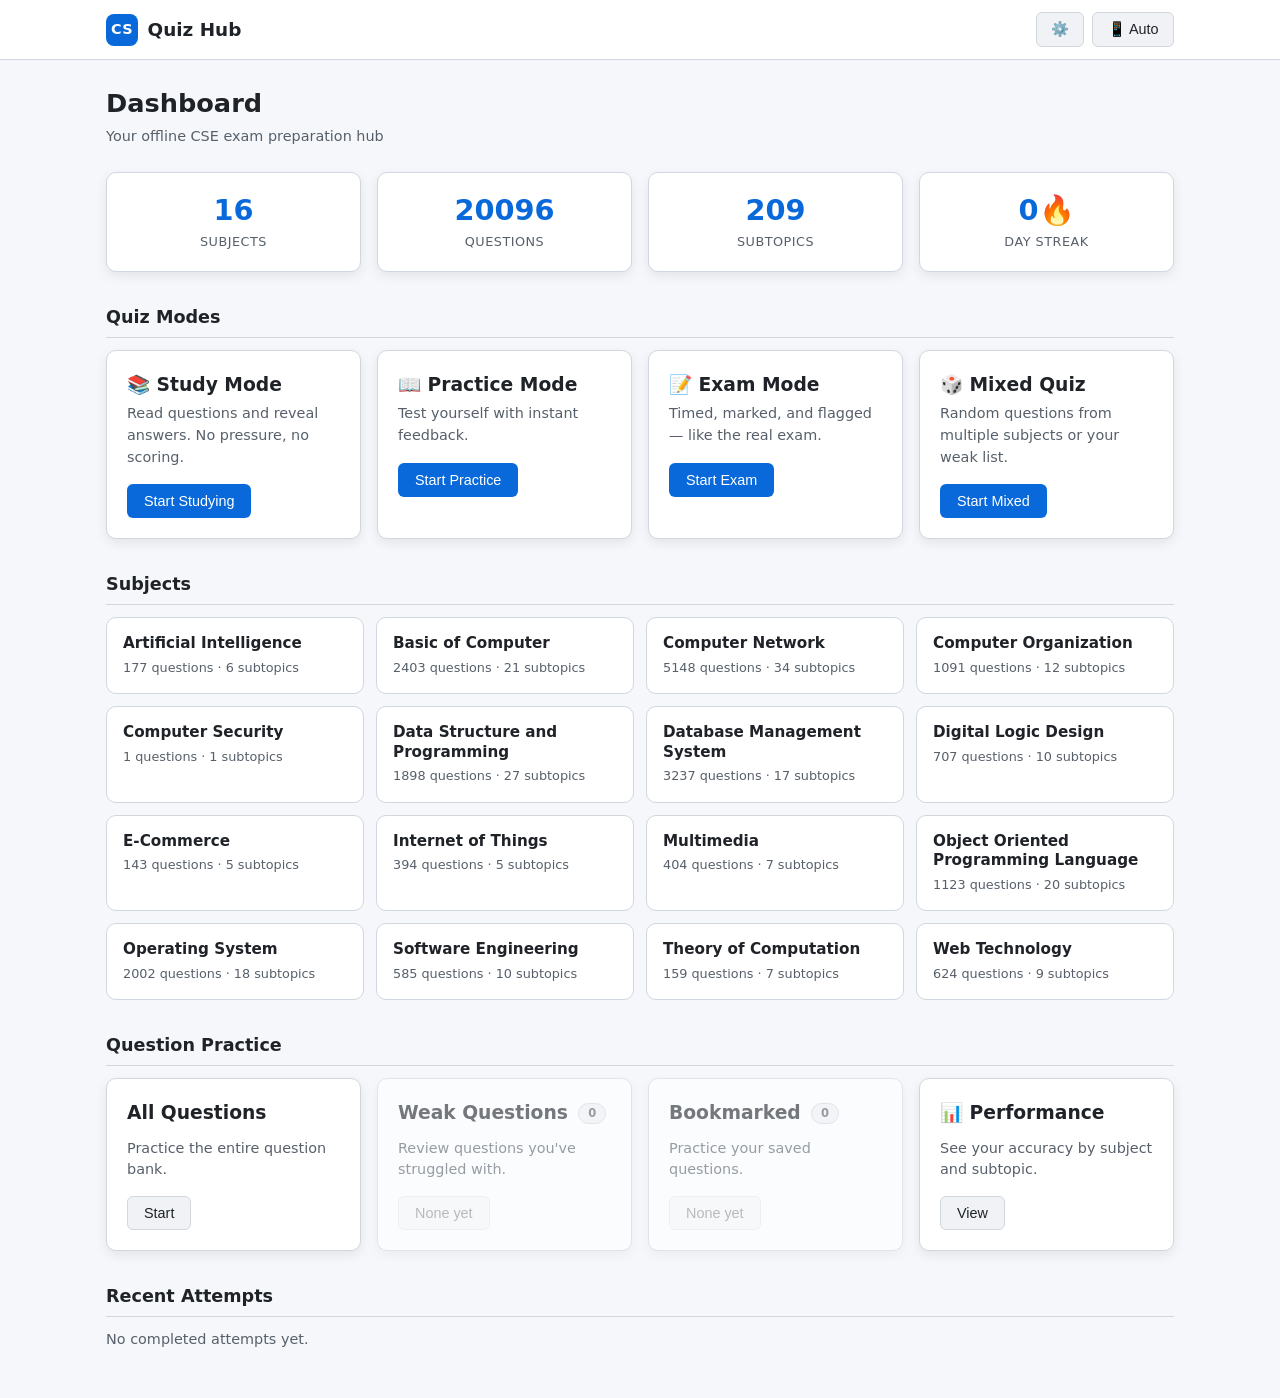
==== index.html @ ef6c0d50 "QUESTIONS BANK" ====
<!DOCTYPE html>
<html lang="en" data-theme="dark">
<head>
<meta charset="UTF-8">
<meta name="viewport" content="width=device-width, initial-scale=1, viewport-fit=cover">
<meta name="color-scheme" content="dark light">
<meta name="description" content="Offline CSE exam preparation — practice, exam, review. Works without internet.">
<meta property="og:title" content="CSE Quiz Hub">
<meta property="og:description" content="Offline CSE exam preparation — practice, exam, review.">
<meta property="og:image" content="icons/icon-512.png">
<meta property="og:type" content="website">
<meta name="twitter:card" content="summary_large_image">
<meta name="theme-color" content="#0f1115">

<title>CSE Quiz Hub</title>

<script>
  (function () {
    try {
      var t = localStorage.getItem('cse_quiz_theme');
      if (t !== 'light' && t !== 'dark' && t !== 'system') {
        t = 'system';
      }
      document.documentElement.setAttribute('data-theme', t);
    } catch (e) {
      document.documentElement.setAttribute('data-theme', 'system');
    }
  })();
</script>

<link rel="manifest" href="manifest.webmanifest">
<link rel="icon" type="image/png" href="icons/icon-192.png">
<link rel="apple-touch-icon" href="icons/icon-192.png">
<link rel="icon" type="image/png" href="icons/favicon-96x96.png" sizes="96x96" />
<link rel="stylesheet" href="css/main.css">
</head>
<body>

  <!-- ============ HEADER ============ -->
  <header class="app-header">
    <div class="header-inner">
      <div class="brand">
        <span class="brand-mark">CS</span>
        <span class="brand-text">Quiz Hub</span>
      </div>
      <div class="header-actions">
        <button id="settings-btn" class="theme-toggle" type="button"
                aria-label="Settings" title="Settings">⚙️</button>
        <button id="theme-toggle" class="theme-toggle" type="button"></button>
      </div>
    </div>
  </header>

  <!-- ============ MAIN APP AREA ============ -->
  <main id="app" class="app-main">
    <div class="loading">Starting…</div>
  </main>

  <!-- ==========================================================
       SCRIPT LOAD ORDER IS IMPORTANT — DO NOT REORDER
       1. Core utilities
       2. Question manager (defines registerQuestionBank)
       3. Question-bank manifest (list of files to load)
       4. App bootstrap (must come last)
       ========================================================== -->
  <!-- Core scripts (order matters) -->
  <script src="js/utils.js"></script>
  <script src="js/keyboard.js"></script>
  <script src="js/storage.js"></script>
  <script src="js/settings.js"></script>
  <script src="js/ai.js"></script>
  <script src="js/question-manager.js"></script>

  <!-- User data (bookmarks, wrong questions, history) -->
  <script src="js/bookmarks.js"></script>
  <script src="js/history.js"></script>
  <script src="js/question-stats.js"></script>

  
  <!-- Question banks — one file per subject. Order here does not matter; each file registers itself. -->
  <script src="questions/basic-computer.js"></script>
  <script src="questions/digital-logic.js"></script>
  <script src="questions/computer-organization.js"></script>
  <script src="questions/iot.js"></script>
  <script src="questions/artificial-intelligence.js"></script>
  <script src="questions/data-structure.js"></script>
  <script src="questions/e-commerce.js"></script>
  <script src="questions/multimedia.js"></script>
  <script src="questions/software-engineering.js"></script>
  <script src="questions/operating-system.js"></script>
  <script src="questions/dbms.js"></script>
  <script src="questions/computer-network.js"></script>
  <script src="questions/web-technology.js"></script>
  <script src="questions/theory-of-computation.js"></script>
  <script src="questions/oop.js"></script>
  <script src="questions/computer-security.js"></script>




  <!-- Feature modules -->
  <script src="js/study.js"></script>
  <script src="js/weak.js"></script>
  <script src="js/mixed.js"></script>
  <script src="js/performance.js"></script>
  <script src="js/practice.js"></script>
  <script src="js/exam.js"></script>

  <!-- App bootstrap (must be last) -->
  <script src="js/app.js"></script>

</body>
</html>
---- css/main.css ----
/* ---------- Theme variables ---------- */
:root {
  --radius: 10px;
  --radius-sm: 6px;
  --font: system-ui, -apple-system, "Segoe UI", Roboto, sans-serif;
  --transition: 0.2s ease;
}

[data-theme="dark"] {
  --bg: #0f1115;
  --surface: #1a1d24;
  --surface-2: #232730;
  --border: #2e3440;
  --text: #e5e9f0;
  --text-muted: #9aa5b1;
  --accent: #4c9aff;
  --correct: #4caf50;
  --wrong: #f44336;
  --flagged: #ffb300;
  --shadow: 0 4px 12px rgba(0, 0, 0, 0.35);
  --accent-tint:  var(--accent-tint);
  --correct-tint: var(--correct-tint);
  --wrong-tint:   var(--wrong-tint);
  --flagged-tint: var(--flagged-tint);
}


/* "system" uses dark by default, flips to light if OS prefers light */
[data-theme="system"] {
  --bg: #0f1115;
  --surface: #1a1d24;
  --surface-2: #232730;
  --border: #2e3440;
  --text: #e5e9f0;
  --text-muted: #9aa5b1;
  --accent: #4c9aff;
  --correct: #4caf50;
  --wrong: #f44336;
  --flagged: #ffb300;
  --shadow: 0 4px 12px rgba(0, 0, 0, 0.35);
  --accent-tint:  rgba(76, 154, 255, 0.15);
  --correct-tint: rgba(76, 175, 80, 0.12);
  --wrong-tint:   rgba(244, 67, 54, 0.12);
  --flagged-tint: rgba(255, 179, 0, 0.15);
}

@media (prefers-color-scheme: light) {
  [data-theme="system"] {
    --bg: #f5f7fa;
    --surface: #ffffff;
    --surface-2: #f0f2f5;
    --border: #d0d7de;
    --text: #1f2328;
    --text-muted: #57606a;
    --accent: #0969da;
    --correct: #1a7f37;
    --wrong: #cf222e;
    --flagged: #9a6700;
    --shadow: 0 4px 12px rgba(0, 0, 0, 0.08);
    --accent-tint:  rgba(9, 105, 218, 0.10);
    --correct-tint: rgba(26, 127, 55, 0.10);
    --wrong-tint:   rgba(207, 34, 46, 0.10);
    --flagged-tint: rgba(154, 103, 0, 0.10);
  }
}





[data-theme="light"] {
  --bg: #f5f7fa;
  --surface: #ffffff;
  --surface-2: #f0f2f5;
  --border: #d0d7de;
  --text: #1f2328;
  --text-muted: #57606a;
  --accent: #0969da;
  --correct: #1a7f37;
  --wrong: #cf222e;
  --flagged: #9a6700;
  --shadow: 0 4px 12px rgba(0, 0, 0, 0.08);
  --accent-tint:  rgba(9, 105, 218, 0.10);
  --correct-tint: rgba(26, 127, 55, 0.10);
  --wrong-tint:   rgba(207, 34, 46, 0.10);
  --flagged-tint: rgba(154, 103, 0, 0.10);
}

/* ---------- Base ---------- */
* { box-sizing: border-box; margin: 0; padding: 0; }

:focus-visible {
  outline: 2px solid var(--accent);
  outline-offset: 2px;
}

html { font-size: 16px; }

body {
  font-family: var(--font);
  background: var(--bg);
  color: var(--text);
  line-height: 1.5;
  min-height: 100vh;
  transition: background var(--transition), color var(--transition);
}

/* ---------- Header ---------- */
.app-header {
  background: var(--surface);
  border-bottom: 1px solid var(--border);
  position: sticky;
  top: 0;
  z-index: 10;
}

.header-inner {
  max-width: 1100px;
  margin: 0 auto;
  padding: 0.75rem 1rem;
  display: flex;
  align-items: center;
  justify-content: space-between;
  gap: 1rem;
}

.brand {
  display: flex;
  align-items: center;
  gap: 0.6rem;
  font-weight: 700;
  font-size: 1.15rem;
}

.brand-mark {
  background: var(--accent);
  color: #fff;
  width: 32px;
  height: 32px;
  border-radius: 8px;
  display: grid;
  place-items: center;
  font-size: 0.9rem;
  letter-spacing: 0.5px;
}

.theme-toggle {
  background: var(--surface-2);
  color: var(--text);
  border: 1px solid var(--border);
  padding: 0.5rem 0.9rem;
  border-radius: var(--radius-sm);
  cursor: pointer;
  font-size: 0.9rem;
  transition: background var(--transition), border var(--transition);
}
.theme-toggle:hover { border-color: var(--accent); }

/* ---------- Main ---------- */
.app-main {
  max-width: 1100px;
  margin: 0 auto;
  padding: 1.5rem 1rem 3rem;
}

.loading {
  text-align: center;
  padding: 3rem 1rem;
  color: var(--text-muted);
}

/* ---------- Dashboard ---------- */
.dashboard-header {
  margin-bottom: 1.5rem;
}
.dashboard-header h1 {
  font-size: 1.6rem;
  margin-bottom: 0.25rem;
}
.text-muted { color: var(--text-muted); font-size: 0.9rem; }

/* Stats */
.stats-grid {
  display: grid;
  grid-template-columns: repeat(auto-fit, minmax(140px, 1fr));
  gap: 1rem;
  margin-bottom: 2rem;
}
.stat-card {
  background: var(--surface);
  border: 1px solid var(--border);
  border-radius: var(--radius);
  padding: 1.25rem 1rem;
  text-align: center;
  box-shadow: var(--shadow);
}
.stat-value {
  display: block;
  font-size: 1.8rem;
  font-weight: 700;
  color: var(--accent);
  line-height: 1.2;
}
.stat-label {
  display: block;
  font-size: 0.8rem;
  color: var(--text-muted);
  text-transform: uppercase;
  letter-spacing: 0.5px;
  margin-top: 0.25rem;
}

/* Section titles */
.section-title {
  font-size: 1.1rem;
  margin: 2rem 0 0.75rem;
  padding-bottom: 0.4rem;
  border-bottom: 1px solid var(--border);
}

/* Mode cards */
.mode-grid {
  display: grid;
  grid-template-columns: repeat(auto-fit, minmax(240px, 1fr));
  gap: 1rem;
}
.mode-card {
  background: var(--surface);
  border: 1px solid var(--border);
  border-radius: var(--radius);
  padding: 1.25rem;
  box-shadow: var(--shadow);
}
.mode-card h3 { margin-bottom: 0.3rem; }
.mode-card p { font-size: 0.9rem; color: var(--text-muted); margin-bottom: 1rem; }

/* Subject cards */
.subject-grid {
  display: grid;
  grid-template-columns: repeat(auto-fill, minmax(220px, 1fr));
  gap: 0.75rem;
}
.subject-card {
  background: var(--surface);
  border: 1px solid var(--border);
  border-radius: var(--radius);
  padding: 1rem;
  cursor: default;
  transition: border-color var(--transition), transform var(--transition);
}
.subject-card:hover {
  border-color: var(--accent);
  transform: translateY(-2px);
}
.subject-card h3 {
  font-size: 0.95rem;
  margin-bottom: 0.25rem;
  line-height: 1.3;
}
.subject-card p { font-size: 0.8rem; }

/* Practice cards */
.practice-grid {
  display: grid;
  grid-template-columns: repeat(auto-fit, minmax(200px, 1fr));
  gap: 1rem;
}
.practice-card {
  background: var(--surface);
  border: 1px solid var(--border);
  border-radius: var(--radius);
  padding: 1.25rem;
  box-shadow: var(--shadow);
}
.practice-card h3 { margin-bottom: 0.3rem; }
.practice-card p { font-size: 0.9rem; color: var(--text-muted); margin-bottom: 1rem; }

/* Buttons */
.btn {
  display: inline-block;
  padding: 0.5rem 1rem;
  border-radius: var(--radius-sm);
  border: 1px solid transparent;
  font-size: 0.9rem;
  cursor: pointer;
  transition: opacity var(--transition), background var(--transition);
}
.btn-primary {
  background: var(--accent);
  color: #fff;
}
.btn-secondary {
  background: var(--surface-2);
  color: var(--text);
  border-color: var(--border);
}
.btn:disabled {
  opacity: 0.5;
  cursor: not-allowed;
}

/* Disabled cards get a subtle look */
.disabled { opacity: 0.7; }


/* ---------- Responsive ---------- */
@media (max-width: 600px) {
  .header-inner { padding: 0.6rem 0.75rem; }
  .app-main { padding: 1rem 0.75rem 2rem; }
  .stats-grid { grid-template-columns: 1fr 1fr; }
  .stat-value { font-size: 1.5rem; }
  .subject-grid { grid-template-columns: 1fr; }
}





/* ============================================================
   PRACTICE MODE STYLES
   ============================================================ */

/* ---------- Clickable cards ---------- */
.clickable { cursor: pointer; }
.clickable:focus-visible {
  outline: 2px solid var(--accent);
  outline-offset: 2px;
}

/* ---------- Setup form ---------- */
.practice-setup { max-width: 640px; margin: 0 auto; }

.form-card {
  background: var(--surface);
  border: 1px solid var(--border);
  border-radius: var(--radius);
  padding: 1.5rem;
  box-shadow: var(--shadow);
}

.form-row {
  display: flex;
  flex-direction: column;
  gap: 0.4rem;
  margin-bottom: 1.1rem;
}

.form-row label {
  font-size: 0.9rem;
  font-weight: 600;
  color: var(--text-muted);
}

.form-row select,
.form-row input[type="number"] {
  background: var(--surface-2);
  color: var(--text);
  border: 1px solid var(--border);
  border-radius: var(--radius-sm);
  padding: 0.6rem 0.75rem;
  font-size: 1rem;
  font-family: inherit;
  width: 100%;
}

.form-row select:focus,
.form-row input:focus {
  outline: none;
  border-color: var(--accent);
}

.form-actions {
  display: flex;
  justify-content: flex-end;
  gap: 0.75rem;
  margin-top: 1.5rem;
}

/* ---------- Quiz screen ---------- */
.quiz-screen {
  max-width: 820px;
  margin: 0 auto;
}

.quiz-topbar {
  display: flex;
  align-items: center;
  justify-content: space-between;
  gap: 1rem;
  margin-bottom: 0.75rem;
}

.quiz-progress-text {
  font-size: 0.9rem;
  color: var(--text-muted);
}

.quiz-progress-bar {
  height: 6px;
  background: var(--surface-2);
  border-radius: 999px;
  overflow: hidden;
  margin-bottom: 1rem;
}

.quiz-progress-fill {
  height: 100%;
  background: var(--accent);
  border-radius: 999px;
  transition: width 0.25s ease;
}

.quiz-meta {
  display: flex;
  flex-wrap: wrap;
  gap: 0.5rem;
  margin-bottom: 1rem;
}

.quiz-tag {
  background: var(--surface-2);
  color: var(--text-muted);
  border: 1px solid var(--border);
  border-radius: 999px;
  padding: 0.25rem 0.7rem;
  font-size: 0.75rem;
}

.question-card {
  background: var(--surface);
  border: 1px solid var(--border);
  border-radius: var(--radius);
  padding: 1.5rem;
  box-shadow: var(--shadow);
  margin-bottom: 1rem;
}

.question-text {
  font-size: 1.15rem;
  line-height: 1.5;
  margin-bottom: 1.25rem;
    overflow-wrap: anywhere;
}

/* ---------- Options ---------- */
.options-list {
  display: flex;
  flex-direction: column;
  gap: 0.6rem;
}

.option-btn {
  display: flex;
  align-items: center;
  gap: 0.85rem;
  text-align: left;
  background: var(--surface-2);
  color: var(--text);
  border: 1.5px solid var(--border);
  border-radius: var(--radius-sm);
  padding: 0.85rem 1rem;
  font-size: 1rem;
  font-family: inherit;
  cursor: pointer;
  transition: border-color 0.15s, background 0.15s;
  min-height: 52px;
    user-select: none;
  -webkit-user-select: none;
}

.option-btn:hover:not(:disabled) {
  border-color: var(--accent);
}

.option-btn:disabled { cursor: default; }

.option-letter {
  flex: 0 0 32px;
  height: 32px;
  border-radius: 50%;
  background: var(--surface);
  border: 1px solid var(--border);
  display: grid;
  place-items: center;
  font-weight: 600;
  font-size: 0.85rem;
}

.option-text { flex: 1; }

.option-badge {
  font-size: 0.75rem;
  font-weight: 600;
  padding: 0.2rem 0.55rem;
  border-radius: 999px;
  white-space: nowrap;
}

/* Correct state */
.option-correct {
  border-color: var(--correct);
  background: var(--correct-tint);
}
.option-correct .option-letter {
  background: var(--correct);
  color: #fff;
  border-color: var(--correct);
}
.option-correct .option-badge {
  background: var(--correct);
  color: #fff;
}

/* Wrong state */
.option-wrong {
  border-color: var(--wrong);
  background: var(--wrong-tint);
}
.option-wrong .option-letter {
  background: var(--wrong);
  color: #fff;
  border-color: var(--wrong);
}
.option-wrong .option-badge {
  background: var(--wrong);
  color: #fff;
}

/* Muted state */
.option-disabled { opacity: 0.55; }

/* ---------- Feedback box ---------- */
.feedback {
  margin-top: 1.25rem;
  padding: 1rem 1.15rem;
  border-radius: var(--radius-sm);
  border-left: 4px solid var(--border);
  background: var(--surface-2);
}

.feedback-correct { border-left-color: var(--correct); }
.feedback-wrong   { border-left-color: var(--wrong); }

.feedback-title {
  font-weight: 700;
  margin-bottom: 0.4rem;
  font-size: 1rem;
}
.feedback-correct .feedback-title { color: var(--correct); }
.feedback-wrong   .feedback-title { color: var(--wrong); }

.feedback-line {
  font-size: 0.95rem;
  margin-bottom: 0.5rem;
}

.feedback-explanation {
  font-size: 0.9rem;
  color: var(--text-muted);
  line-height: 1.5;
  margin-top: 0.5rem;
  padding-top: 0.6rem;
  border-top: 1px solid var(--border);
}

/* ---------- Quiz navigation ---------- */
.quiz-nav {
  display: flex;
  align-items: center;
  justify-content: space-between;
  gap: 0.75rem;
  flex-wrap: wrap;
}

.quiz-nav-count {
  font-size: 0.85rem;
  color: var(--text-muted);
}

/* ---------- Result screen ---------- */
.result-screen {
  max-width: 820px;
  margin: 0 auto;
}

.result-grid {
  display: grid;
  grid-template-columns: repeat(auto-fit, minmax(130px, 1fr));
  gap: 0.75rem;
  margin-bottom: 1.75rem;
}

.result-stat {
  background: var(--surface);
  border: 1px solid var(--border);
  border-radius: var(--radius);
  padding: 1.25rem 0.75rem;
  text-align: center;
  box-shadow: var(--shadow);
  border-top: 3px solid var(--border);
}

.result-value {
  display: block;
  font-size: 1.7rem;
  font-weight: 700;
  line-height: 1.2;
}
.result-label {
  display: block;
  font-size: 0.75rem;
  color: var(--text-muted);
  text-transform: uppercase;
  letter-spacing: 0.5px;
  margin-top: 0.25rem;
}

.result-correct     { border-top-color: var(--correct); }
.result-correct     .result-value { color: var(--correct); }

.result-wrong       { border-top-color: var(--wrong); }
.result-wrong       .result-value { color: var(--wrong); }

.result-unattempted { border-top-color: var(--text-muted); }
.result-unattempted .result-value { color: var(--text-muted); }

.result-accuracy    { border-top-color: var(--accent); }
.result-accuracy    .result-value { color: var(--accent); }

.result-actions {
  display: flex;
  justify-content: center;
  gap: 0.75rem;
  flex-wrap: wrap;
}

/* ---------- Mobile tweaks ---------- */
@media (max-width: 600px) {
  .question-card { padding: 1.1rem; }
  .question-text { font-size: 1.05rem; }
  .option-btn    { padding: 0.75rem 0.85rem; font-size: 0.95rem; }
  .quiz-nav      { justify-content: center; }
  .quiz-nav-count{ order: 3; width: 100%; text-align: center; }
  .form-actions  { flex-direction: column-reverse; }
  .form-actions .btn { width: 100%; }
}







/* ============================================================
   EXAM MODE
   ============================================================ */

/* Fix for hidden rows (form-row has display:flex by default) */
[hidden] { display: none !important; }

.exam-screen { max-width: 900px; margin: 0 auto; }

/* Topbar + timer */
.exam-topbar {
  display: flex;
  align-items: center;
  justify-content: space-between;
  gap: 0.75rem;
  margin-bottom: 0.75rem;
  flex-wrap: wrap;
}

.exam-timer {
  font-family: ui-monospace, "Courier New", monospace;
  font-size: 1.05rem;
  font-weight: 700;
  padding: 0.4rem 0.8rem;
  border-radius: var(--radius-sm);
  background: var(--surface-2);
  border: 1px solid var(--border);
  color: var(--text);
  letter-spacing: 0.5px;
}
.exam-timer-off { font-family: inherit; font-size: 0.9rem; opacity: 0.7; }
.exam-timer.timer-warning {
  background:   var(--wrong-tint);
  border-color: var(--wrong);
  color: var(--wrong);
  animation: pulse 1s infinite;
}
@keyframes pulse {
  0%, 100% { opacity: 1; }
  50%      { opacity: 0.65; }
}

/* Prev / Flag / Next row */
.exam-controls {
  display: flex;
  justify-content: space-between;
  align-items: center;
  gap: 0.5rem;
  flex-wrap: wrap;
  margin-bottom: 1.5rem;
}

.btn-flag {
  background: var(--surface-2);
  color: var(--text);
  border: 1px solid var(--border);
}
.btn-flag:hover { border-color: var(--flagged); }

.btn-flag-active {
  background: var(--flagged-tint);
  color: var(--flagged);
  border: 1px solid var(--flagged);
  font-weight: 600;
}

/* Selected option in exam (no correctness feedback) */
.option-btn.option-selected {
  border-color: var(--accent);
  background: var(--accent-tint);
}
.option-btn.option-selected .option-letter {
  background: var(--accent);
  color: #fff;
  border-color: var(--accent);
}

/* ---------- Navigator ---------- */
.navigator-section {
  background: var(--surface);
  border: 1px solid var(--border);
  border-radius: var(--radius);
  padding: 1rem 1.25rem 1.25rem;
  box-shadow: var(--shadow);
}

.navigator-legend {
  display: flex;
  flex-wrap: wrap;
  gap: 1rem;
  margin-bottom: 0.85rem;
  font-size: 0.8rem;
  color: var(--text-muted);
}
.navigator-legend span {
  display: inline-flex;
  align-items: center;
  gap: 0.35rem;
}
.nav-dot {
  display: inline-block;
  width: 12px;
  height: 12px;
  border-radius: 3px;
  border: 1px solid var(--border);
}
.nav-dot.nav-answered   { background: var(--accent);  border-color: var(--accent); }
.nav-dot.nav-unanswered { background: var(--surface-2); }
.nav-dot.nav-flagged    { background: var(--flagged); border-color: var(--flagged); }

.navigator-grid {
  display: grid;
  grid-template-columns: repeat(auto-fill, minmax(42px, 1fr));
  gap: 0.5rem;
}

.nav-btn {
  aspect-ratio: 1;
  min-height: 42px;
  background: var(--surface-2);
  color: var(--text);
  border: 1.5px solid var(--border);
  border-radius: var(--radius-sm);
  font-size: 0.9rem;
  font-weight: 600;
  cursor: pointer;
  transition: transform 0.1s, border-color 0.15s;
  font-family: inherit;
}
.nav-btn:hover { border-color: var(--accent); }
.nav-btn.nav-current {
  outline: 3px solid var(--accent);
  outline-offset: 1px;
}
.nav-btn.nav-answered {
  background: var(--accent-tint);
  border-color: var(--accent);
  color: var(--accent);
}
.nav-btn.nav-flagged {
  background: var(--flagged-tint);
  border-color: var(--flagged);
  color: var(--flagged);
}

/* ---------- Score banner ---------- */
.score-banner {
  background: var(--surface);
  border: 1px solid var(--border);
  border-radius: var(--radius);
  padding: 1.5rem;
  text-align: center;
  box-shadow: var(--shadow);
  margin-bottom: 1.25rem;
}
.score-main { display: flex; flex-direction: column; align-items: center; }
.score-value {
  font-size: 3rem;
  font-weight: 800;
  color: var(--accent);
  line-height: 1;
}
.score-label {
  font-size: 0.85rem;
  text-transform: uppercase;
  letter-spacing: 1px;
  color: var(--text-muted);
  margin-top: 0.4rem;
}

/* ---------- Marks summary ---------- */
.marks-summary {
  background: var(--surface);
  border: 1px solid var(--border);
  border-radius: var(--radius);
  padding: 1rem 1.25rem;
  margin-bottom: 1.5rem;
}
.marks-row {
  display: flex;
  justify-content: space-between;
  align-items: center;
  padding: 0.6rem 0;
  border-bottom: 1px solid var(--border);
  font-size: 0.95rem;
  gap: 1rem;
}
.marks-row:last-child { border-bottom: none; }
.marks-row.marks-total {
  font-size: 1.1rem;
  font-weight: 700;
  padding-top: 0.9rem;
  margin-top: 0.3rem;
  border-top: 2px solid var(--border);
}
.marks-pos { color: var(--correct); }
.marks-neg { color: var(--wrong); }

/* ---------- Review ---------- */
.review-screen { max-width: 900px; margin: 0 auto; }
.review-list {
  display: flex;
  flex-direction: column;
  gap: 1rem;
  margin-bottom: 1.5rem;
}

.review-card {
  background: var(--surface);
  border: 1px solid var(--border);
  border-left-width: 5px;
  border-radius: var(--radius);
  padding: 1.25rem;
  box-shadow: var(--shadow);
}
.review-card.review-correct     { border-left-color: var(--correct); }
.review-card.review-wrong       { border-left-color: var(--wrong); }
.review-card.review-unattempted { border-left-color: var(--text-muted); }

.review-header {
  display: flex;
  justify-content: space-between;
  align-items: center;
  margin-bottom: 0.5rem;
  gap: 0.5rem;
  flex-wrap: wrap;
}
.review-number {
  font-weight: 700;
  font-size: 1rem;
  color: var(--accent);
}
.review-status {
  font-size: 0.78rem;
  font-weight: 700;
  padding: 0.25rem 0.65rem;
  border-radius: 999px;
}
.status-correct     { background: var(--correct-tint);  color: var(--correct); }
.status-wrong       { background:   var(--wrong-tint);  color: var(--wrong); }
.status-unattempted { background: var(--surface-2);          color: var(--text-muted); }

.review-question {
  font-size: 1.02rem;
  line-height: 1.5;
  margin: 0.6rem 0 0.9rem;
  font-weight: 500;
}

.review-options {
  display: flex;
  flex-direction: column;
  gap: 0.4rem;
  margin-bottom: 0.75rem;
}
.review-option {
  display: flex;
  align-items: center;
  gap: 0.75rem;
  padding: 0.65rem 0.9rem;
  border: 1.5px solid var(--border);
  border-radius: var(--radius-sm);
  background: var(--surface-2);
  font-size: 0.95rem;
}
.review-correct-option {
  border-color: var(--correct);
  background: var(--correct-tint);
}
.review-correct-option .option-letter {
  background: var(--correct);
  color: #fff;
  border-color: var(--correct);
}
.review-wrong-option {
  border-color: var(--wrong);
  background: var(--wrong-tint)
}
.review-wrong-option .option-letter {
  background: var(--wrong);
  color: #fff;
  border-color: var(--wrong);
}
.review-option-label {
  font-size: 0.72rem;
  font-weight: 700;
  padding: 0.2rem 0.55rem;
  border-radius: 999px;
  margin-left: auto;
  white-space: nowrap;
}
.label-correct { background: var(--correct); color: #fff; }
.label-wrong   { background: var(--wrong);   color: #fff; }

.review-explanation {
  background: var(--surface-2);
  border-radius: var(--radius-sm);
  padding: 0.75rem 0.9rem;
  font-size: 0.9rem;
  line-height: 1.5;
  color: var(--text-muted);
  border-left: 3px solid var(--accent);
}

/* ---------- Setup form extras ---------- */
.checkbox-label {
  display: flex;
  align-items: center;
  gap: 0.55rem;
  cursor: pointer;
  font-size: 0.95rem;
  font-weight: 600;
  color: var(--text);
  user-select: none;
}
.checkbox-label input[type="checkbox"] {
  width: 18px;
  height: 18px;
  accent-color: var(--accent);
  cursor: pointer;
}

.form-row-split {
  display: grid;
  grid-template-columns: 1fr 1fr;
  gap: 1rem;
  margin-bottom: 1.1rem;
}
.form-row-split > div {
  display: flex;
  flex-direction: column;
  gap: 0.4rem;
}
.form-row-split label {
  font-size: 0.9rem;
  font-weight: 600;
  color: var(--text-muted);
}
.form-row-split input {
  background: var(--surface-2);
  color: var(--text);
  border: 1px solid var(--border);
  border-radius: var(--radius-sm);
  padding: 0.6rem 0.75rem;
  font-size: 1rem;
  font-family: inherit;
  width: 100%;
}
.form-row-split input:focus {
  outline: none;
  border-color: var(--accent);
}

/* ---------- Mobile ---------- */
@media (max-width: 600px) {
  .exam-topbar { flex-wrap: wrap; }
  .exam-topbar .btn { flex: 1; }
  .exam-timer { order: -1; width: 100%; text-align: center; }
  .exam-controls { justify-content: center; }
  .exam-controls .btn { flex: 1; min-width: 90px; }
  .navigator-grid { grid-template-columns: repeat(auto-fill, minmax(38px, 1fr)); }
  .nav-btn { min-height: 38px; font-size: 0.85rem; }
  .score-value { font-size: 2.25rem; }
  .review-card { padding: 1rem; }
  .marks-row { font-size: 0.9rem; }
}
@media (max-width: 500px) {
  .form-row-split { grid-template-columns: 1fr; }
}






/* ============================================================
   BOOKMARKS / WRONG QUESTIONS / HISTORY / ICON BUTTONS
   ============================================================ */

/* ---------- Icon button (bookmark) ---------- */
.btn-icon {
  background: var(--surface-2);
  color: var(--text-muted);
  border: 1px solid var(--border);
  border-radius: var(--radius-sm);
  width: 42px;
  height: 42px;
  display: inline-grid;
  place-items: center;
  cursor: pointer;
  font-size: 1.1rem;
  transition: background 0.15s, border-color 0.15s, color 0.15s, transform 0.1s;
  font-family: inherit;
}
.btn-icon:hover {
  border-color: var(--flagged);
  color: var(--flagged);
}
.btn-icon:active { transform: scale(0.94); }
.btn-icon.active {
  background: var(--flagged-tint);
  border-color: var(--flagged);
  color: var(--flagged);
  box-shadow: 0 0 0 2px var(--flagged-tint);
}
.btn-icon-inline {
  width: 30px;
  height: 30px;
  font-size: 0.95rem;
  margin-left: auto;
}

/* ---------- Quiz topbar info ---------- */
.quiz-topbar-info {
  display: flex;
  flex-direction: column;
  align-items: center;
  gap: 0.15rem;
  flex: 1;
  text-align: center;
}
.quiz-title-tag {
  font-size: 0.75rem;
  color: var(--accent);
  font-weight: 600;
  text-transform: uppercase;
  letter-spacing: 0.5px;
}

/* ---------- Count pill in cards ---------- */
.count-pill {
  display: inline-block;
  background: var(--surface-2);
  color: var(--text-muted);
  border: 1px solid var(--border);
  border-radius: 999px;
  padding: 0.05rem 0.55rem;
  font-size: 0.72rem;
  font-weight: 700;
  vertical-align: middle;
  margin-left: 0.25rem;
}

/* ---------- Card layout with clear button ---------- */
.practice-card {
  position: relative;
  display: flex;
  flex-direction: column;
  gap: 0.35rem;
}
.practice-card p { margin-bottom: 0.6rem; }
.practice-card .btn-secondary { align-self: flex-start; }
.practice-card .btn-link {
  align-self: flex-start;
  margin-top: 0.4rem;
}
.practice-card.disabled {
  opacity: 0.6;
  cursor: not-allowed;
}
.practice-card.disabled:hover { border-color: var(--border); }

/* Small button + link button */
.btn-sm {
  padding: 0.3rem 0.7rem;
  font-size: 0.8rem;
}
.btn-link {
  background: none;
  border: none;
  color: var(--text-muted);
  padding: 0;
  cursor: pointer;
  text-decoration: underline;
  font-size: 0.8rem;
}
.btn-link:hover { color: var(--wrong); }

/* ---------- History ---------- */
.history-list {
  display: flex;
  flex-direction: column;
  gap: 0.5rem;
  margin-bottom: 0.75rem;
}
.history-row {
  display: grid;
  grid-template-columns: auto 1fr auto auto;
  align-items: center;
  gap: 0.75rem;
  background: var(--surface);
  border: 1px solid var(--border);
  border-radius: var(--radius-sm);
  padding: 0.65rem 0.9rem;
  font-size: 0.9rem;
}
.history-badge {
  display: inline-block;
  padding: 0.15rem 0.55rem;
  border-radius: 999px;
  font-size: 0.7rem;
  font-weight: 700;
  text-transform: uppercase;
  letter-spacing: 0.5px;
}
.history-practice { background: var(--accent-tint); color: var(--accent); }
.history-exam     { background: var(--flagged-tint);  color: var(--flagged); }

.history-title {
  font-weight: 500;
  overflow: hidden;
  text-overflow: ellipsis;
  white-space: nowrap;
}
.history-meta { font-size: 0.85rem; white-space: nowrap; }
.history-date { font-size: 0.78rem; white-space: nowrap; }

.history-clear-wrap { text-align: right; margin-top: 0.25rem; }

/* ---------- Mobile ---------- */
@media (max-width: 600px) {
  .history-row {
    grid-template-columns: auto 1fr auto;
    gap: 0.5rem;
    font-size: 0.85rem;
  }
  .history-date {
    grid-column: 2 / 4;
    font-size: 0.72rem;
  }
  .btn-icon { width: 40px; height: 40px; }
  .btn-icon-inline { width: 28px; height: 28px; }
}







/* ============================================================
   SETTINGS SCREEN
   ============================================================ */

.header-actions {
  display: flex;
  align-items: center;
  gap: 0.5rem;
}

.settings-screen {
  max-width: 820px;
  margin: 0 auto;
}

.settings-section {
  background: var(--surface);
  border: 1px solid var(--border);
  border-radius: var(--radius);
  padding: 0 1.25rem 0.5rem;
  margin-bottom: 1.25rem;
  box-shadow: var(--shadow);
}

.settings-section .section-title {
  margin-top: 1.1rem;
  margin-bottom: 0.5rem;
  padding-bottom: 0.5rem;
}

.setting-row {
  display: flex;
  align-items: center;
  justify-content: space-between;
  gap: 1rem;
  padding: 0.9rem 0;
  border-bottom: 1px solid var(--border);
}
.setting-row:last-child { border-bottom: none; }

.setting-label {
  display: flex;
  flex-direction: column;
  gap: 0.15rem;
  flex: 1;
  min-width: 0;
}
.setting-label strong {
  font-size: 0.95rem;
  font-weight: 600;
}
.setting-label small {
  font-size: 0.8rem;
  line-height: 1.4;
}

.setting-control {
  display: flex;
  align-items: center;
  gap: 0.5rem;
  flex-shrink: 0;
}

.setting-control input[type="number"] {
  background: var(--surface-2);
  color: var(--text);
  border: 1px solid var(--border);
  border-radius: var(--radius-sm);
  padding: 0.5rem 0.7rem;
  font-size: 0.95rem;
  font-family: inherit;
  width: 90px;
  text-align: right;
}
.setting-control input[type="number"]:focus {
  outline: none;
  border-color: var(--accent);
}

/* ---------- Toggle switch ---------- */
.switch {
  position: relative;
  display: inline-block;
  width: 46px;
  height: 26px;
  cursor: pointer;
}
.switch input {
  opacity: 0;
  width: 0;
  height: 0;
}
.switch-slider {
  position: absolute;
  inset: 0;
  background: var(--surface-2);
  border: 1px solid var(--border);
  border-radius: 999px;
  transition: 0.2s;
}
.switch-slider::before {
  content: '';
  position: absolute;
  height: 18px;
  width: 18px;
  left: 3px;
  top: 3px;
  background: var(--text-muted);
  border-radius: 50%;
  transition: 0.2s;
}
.switch input:checked + .switch-slider {
  background: var(--accent);
  border-color: var(--accent);
}
.switch input:checked + .switch-slider::before {
  transform: translateX(20px);
  background: #fff;
}

/* ---------- Danger row ---------- */
.setting-row-danger {
  border-top: 1px solid var(--border);
  margin-top: 0.5rem;
  padding-top: 1rem;
}
.setting-row-danger .setting-label strong { color: var(--wrong); }

.btn-danger {
  background: transparent;
  color: var(--wrong);
  border: 1px solid var(--wrong);
}
.btn-danger:hover {
  background: var(--wrong-tint);
}

/* ---------- Save row ---------- */
.settings-save {
  display: flex;
  align-items: center;
  gap: 0.75rem;
  padding: 1rem 0 0.75rem;
  border-top: 1px solid var(--border);
  margin-top: 0.5rem;
}
#set-save-msg {
  font-size: 0.85rem;
  color: var(--correct);
  font-weight: 600;
}

/* ---------- Mobile ---------- */
@media (max-width: 600px) {
  .setting-row {
    flex-direction: column;
    align-items: flex-start;
    gap: 0.6rem;
  }
  .setting-control { width: 100%; }
  .setting-control input[type="number"] {
    width: 100%;
    text-align: left;
  }
  .settings-section { padding: 0 1rem 0.5rem; }
  .settings-save { flex-direction: column; align-items: stretch; }
  .settings-save .btn { width: 100%; }
}




/* ============================================================
   CLEAR SELECTION (EXAM MODE)
   ============================================================ */

.clear-selection-wrap {
  display: flex;
  justify-content: flex-end;
  margin-top: 0.85rem;
  padding-top: 0.85rem;
  border-top: 1px dashed var(--border);
}

.btn-clear-selection {
  background: transparent;
  color: var(--text-muted);
  border: 1px solid var(--border);
  border-radius: var(--radius-sm);
  padding: 0.4rem 0.85rem;
  font-size: 0.85rem;
  font-family: inherit;
  cursor: pointer;
  transition: color 0.15s, border-color 0.15s, background 0.15s;
}
.btn-clear-selection:hover {
  color: var(--wrong);
  border-color: var(--wrong);
  background:   var(--wrong-tint);
}
.btn-clear-selection:active {
  transform: scale(0.97);
}

@media (max-width: 600px) {
  .clear-selection-wrap { justify-content: center; }
  .btn-clear-selection { width: 100%; }
}



/* ============================================================
   KEYBOARD HINT (QUIZ SCREENS)
   ============================================================ */

.keyboard-hint {
  display: flex;
  flex-wrap: wrap;
  align-items: center;
  justify-content: center;
  gap: 0.35rem;
  margin-top: 1rem;
  padding: 0.55rem 0.75rem;
  background: var(--surface-2);
  border: 1px solid var(--border);
  border-radius: var(--radius-sm);
  font-size: 0.75rem;
  color: var(--text-muted);
}

.keyboard-hint .key {
  display: inline-block;
  background: var(--surface);
  border: 1px solid var(--border);
  border-bottom-width: 2px;
  border-radius: 4px;
  padding: 0.1rem 0.4rem;
  font-family: ui-monospace, "Courier New", monospace;
  font-size: 0.72rem;
  color: var(--text);
  line-height: 1.3;
  min-width: 22px;
  text-align: center;
}

/* Hide keyboard hints on touch-first devices */
@media (hover: none) {
  .keyboard-hint { display: none; }
}


/* Respect users who prefer reduced motion */
@media (prefers-reduced-motion: reduce) {
  *, *::before, *::after {
    animation-duration: 0.01ms !important;
    animation-iteration-count: 1 !important;
    transition-duration: 0.01ms !important;
  }
}




/* Resume-in-progress banner */
.resume-banner {
  display: flex;
  align-items: center;
  justify-content: space-between;
  gap: 1rem;
  flex-wrap: wrap;
  background: var(--surface);
  border: 1px solid var(--accent);
  border-left-width: 4px;
  border-radius: var(--radius);
  padding: 0.9rem 1.1rem;
  margin-bottom: 1.5rem;
  box-shadow: var(--shadow);
}
.resume-banner strong {
  color: var(--accent);
  font-size: 1rem;
}
.resume-actions {
  display: flex;
  gap: 0.5rem;
  flex-wrap: wrap;
}
@media (max-width: 500px) {
  .resume-banner { flex-direction: column; align-items: stretch; }
  .resume-actions { justify-content: flex-end; }
}





/* Study Mode — Show Answer wrapper */
.study-reveal-wrap {
  display: flex;
  justify-content: center;
  margin-top: 1.25rem;
  padding-top: 1.25rem;
  border-top: 1px dashed var(--border);
}
.study-reveal-wrap .btn {
  min-width: 180px;
  padding: 0.7rem 1.4rem;
  font-size: 1rem;
}


/* ============================================================
   WEAK QUESTIONS SCREEN
   ============================================================ */
.weak-categories {
  display: grid;
  grid-template-columns: repeat(auto-fit, minmax(200px, 1fr));
  gap: 1rem;
  margin-bottom: 1.5rem;
}
.weak-cat {
  background: var(--surface);
  border: 1px solid var(--border);
  border-radius: var(--radius);
  padding: 1.25rem;
  box-shadow: var(--shadow);
  display: flex;
  flex-direction: column;
  gap: 0.4rem;
  border-top-width: 4px;
}
.weak-cat-frequent { border-top-color: var(--wrong); }
.weak-cat-repeated { border-top-color: var(--flagged); }
.weak-cat-once     { border-top-color: var(--text-muted); }

.weak-cat-header {
  display: flex;
  justify-content: space-between;
  align-items: center;
  gap: 0.5rem;
}
.weak-cat-label {
  font-weight: 700;
  font-size: 0.9rem;
}
.weak-cat-count {
  font-size: 1.5rem;
  font-weight: 800;
  color: var(--accent);
  line-height: 1;
}
.weak-cat p { margin: 0 0 0.4rem; font-size: 0.8rem; }
.weak-cat .btn { align-self: flex-start; margin-top: auto; }

.weak-all-wrap {
  display: flex;
  justify-content: center;
  margin-bottom: 2rem;
}
.weak-all-wrap .btn {
  min-width: 280px;
  padding: 0.8rem 1.6rem;
  font-size: 1rem;
}

.weak-subject-list {
  display: flex;
  flex-direction: column;
  gap: 0.5rem;
  margin-bottom: 1.5rem;
}
.weak-subject-row {
  display: flex;
  align-items: center;
  justify-content: space-between;
  gap: 1rem;
  padding: 0.75rem 1rem;
  background: var(--surface);
  border: 1px solid var(--border);
  border-radius: var(--radius-sm);
}
.weak-subject-name {
  font-weight: 600;
  font-size: 0.95rem;
}
.weak-subject-counts {
  display: flex;
  align-items: center;
  gap: 0.4rem;
  font-size: 0.85rem;
  color: var(--text-muted);
}
.weak-subject-counts strong {
  color: var(--text);
  font-size: 1rem;
}
.weak-pill-frequent {
  background: var(--wrong-tint) !important;
  color: var(--wrong) !important;
  border-color: var(--wrong) !important;
}
.weak-pill-repeated {
  background: var(--flagged-tint) !important;
  color: var(--flagged) !important;
  border-color: var(--flagged) !important;
}

@media (max-width: 500px) {
  .weak-cat-header { flex-direction: column; align-items: flex-start; }
  .weak-cat-count { font-size: 1.25rem; }
  .weak-subject-row { flex-direction: column; align-items: flex-start; gap: 0.4rem; }
  .weak-all-wrap .btn { min-width: 100%; }
}


/* ============================================================
   PERFORMANCE SCREEN
   ============================================================ */
.performance-screen { max-width: 820px; margin: 0 auto; }

.perf-list { display: flex; flex-direction: column; gap: 0.75rem; margin-bottom: 1.5rem; }

.perf-row {
  background: var(--surface);
  border: 1px solid var(--border);
  border-radius: var(--radius);
  padding: 1rem 1.15rem;
  box-shadow: var(--shadow);
  transition: border-color 0.15s, transform 0.1s;
}
.perf-row:hover { border-color: var(--accent); transform: translateY(-1px); }
.perf-row:focus-visible { outline: 2px solid var(--accent); outline-offset: 2px; }

.perf-row-header {
  display: flex;
  justify-content: space-between;
  align-items: baseline;
  gap: 0.5rem;
  margin-bottom: 0.55rem;
}
.perf-subject { font-weight: 700; font-size: 1rem; }
.perf-pct { font-weight: 800; font-size: 1.1rem; }
.perf-pct.perf-good, .perf-area-pct.perf-good { color: var(--correct); }
.perf-pct.perf-ok,   .perf-area-pct.perf-ok   { color: var(--accent); }
.perf-pct.perf-low,  .perf-area-pct.perf-low  { color: var(--wrong); }

.perf-bar {
  height: 8px;
  background: var(--surface-2);
  border-radius: 999px;
  overflow: hidden;
  margin-bottom: 0.5rem;
}
.perf-bar-fill {
  height: 100%;
  border-radius: 999px;
  transition: width 0.3s ease;
}
.perf-bar-fill.perf-good { background: var(--correct); }
.perf-bar-fill.perf-ok   { background: var(--accent); }
.perf-bar-fill.perf-low  { background: var(--wrong); }

.perf-row-meta {
  display: flex;
  gap: 0.35rem;
  font-size: 0.8rem;
  color: var(--text-muted);
  flex-wrap: wrap;
}
.perf-row-meta .perf-correct { color: var(--correct); }
.perf-row-meta .perf-wrong   { color: var(--wrong); }

/* Subject detail hero */
.perf-hero {
  background: var(--surface);
  border: 1px solid var(--border);
  border-radius: var(--radius);
  padding: 1.5rem;
  box-shadow: var(--shadow);
  margin-bottom: 1.25rem;
}
.perf-hero-main {
  display: flex;
  flex-direction: column;
  align-items: center;
  margin-bottom: 1rem;
}
.perf-hero-value {
  font-size: 3rem;
  font-weight: 800;
  line-height: 1;
}
.perf-hero-value.perf-good { color: var(--correct); }
.perf-hero-value.perf-ok   { color: var(--accent); }
.perf-hero-value.perf-low  { color: var(--wrong); }
.perf-hero-label {
  font-size: 0.8rem;
  text-transform: uppercase;
  letter-spacing: 1px;
  color: var(--text-muted);
  margin-top: 0.4rem;
}
.perf-hero-bar {
  height: 10px;
  background: var(--surface-2);
  border-radius: 999px;
  overflow: hidden;
  margin-bottom: 1.25rem;
}
.perf-hero-stats {
  display: grid;
  grid-template-columns: repeat(4, 1fr);
  gap: 0.75rem;
  text-align: center;
}
.perf-hero-stats > div {
  display: flex;
  flex-direction: column;
  gap: 0.15rem;
}
.perf-hero-stats strong { font-size: 1.15rem; font-weight: 700; }
.perf-hero-stats span {
  font-size: 0.72rem;
  color: var(--text-muted);
  text-transform: uppercase;
  letter-spacing: 0.5px;
}
.perf-hero-stats .perf-correct { color: var(--correct); }
.perf-hero-stats .perf-wrong   { color: var(--wrong); }

/* Weak callout */
.perf-callout {
  display: flex;
  align-items: center;
  justify-content: space-between;
  gap: 1rem;
  flex-wrap: wrap;
  background: var(--surface);
  border: 1px solid var(--border);
  border-left: 4px solid var(--flagged);
  border-radius: var(--radius);
  padding: 0.9rem 1.1rem;
  margin-bottom: 1.5rem;
  font-size: 0.95rem;
}
.perf-callout strong { color: var(--flagged); }

/* Area rows (weakest / strongest) */
.perf-area-list {
  display: flex;
  flex-direction: column;
  gap: 0.6rem;
  margin-bottom: 1.5rem;
}
.perf-area-row {
  display: grid;
  grid-template-columns: 1fr 2fr auto;
  align-items: center;
  gap: 0.75rem;
  padding: 0.55rem 0;
}
.perf-area-name { font-size: 0.9rem; font-weight: 500; }
.perf-area-bar {
  height: 6px;
  background: var(--surface-2);
  border-radius: 999px;
  overflow: hidden;
}
.perf-area-pct {
  font-weight: 700;
  font-size: 0.9rem;
  min-width: 42px;
  text-align: right;
}

@media (max-width: 500px) {
  .perf-hero-stats { grid-template-columns: repeat(2, 1fr); gap: 1rem; }
  .perf-hero-value { font-size: 2.5rem; }
  .perf-area-row { grid-template-columns: 1fr auto; grid-template-areas: "name pct" "bar bar"; }
  .perf-area-name { grid-area: name; }
  .perf-area-bar  { grid-area: bar; }
  .perf-area-pct  { grid-area: pct; }
}



/* ============================================================
   MIXED QUIZ SETUP
   ============================================================ */
.mixed-setup .form-card { max-width: 640px; }

.radio-list {
  display: flex;
  flex-direction: column;
  gap: 0.5rem;
}
.radio-label {
  display: flex;
  align-items: center;
  gap: 0.55rem;
  padding: 0.6rem 0.85rem;
  background: var(--surface-2);
  border: 1px solid var(--border);
  border-radius: var(--radius-sm);
  cursor: pointer;
  font-size: 0.95rem;
  transition: border-color 0.15s, background 0.15s;
  user-select: none;
}
.radio-label:hover { border-color: var(--accent); }
.radio-label input[type="radio"] {
  width: 18px;
  height: 18px;
  accent-color: var(--accent);
  cursor: pointer;
  flex-shrink: 0;
}
.radio-label input[type="radio"]:checked ~ span { font-weight: 600; }
.radio-label:has(input:checked) {
  border-color: var(--accent);
  background: var(--accent-tint);
}
.radio-label:has(input:disabled) {
  opacity: 0.5;
  cursor: not-allowed;
}

.mixed-subject-list {
  display: grid;
  grid-template-columns: repeat(auto-fill, minmax(200px, 1fr));
  gap: 0.4rem;
  max-height: 260px;
  overflow-y: auto;
  padding: 0.5rem;
  background: var(--surface-2);
  border: 1px solid var(--border);
  border-radius: var(--radius-sm);
}
.mixed-subject-item {
  font-size: 0.85rem;
  font-weight: 500;
  padding: 0.4rem 0.5rem;
  border-radius: 4px;
  transition: background 0.15s;
}
.mixed-subject-item:hover { background: var(--surface); }
.mixed-subject-item input[type="checkbox"] {
  width: 16px;
  height: 16px;
}

.mixed-subject-actions {
  display: flex;
  gap: 1rem;
  margin-top: 0.5rem;
}
.mixed-subject-actions .btn-link {
  font-size: 0.8rem;
  color: var(--accent);
}
.mixed-subject-actions .btn-link:hover { color: var(--accent); }

@media (max-width: 500px) {
  .mixed-subject-list { grid-template-columns: 1fr; max-height: 220px; }
}



/* Right-align count inside mixed subject checkbox */
.mixed-subject-item > span {
  flex: 1;
  display: flex;
  justify-content: space-between;
  align-items: center;
  gap: 0.4rem;
}


/* Question ID pill */
.quiz-tag-id {
  font-family: ui-monospace, "Courier New", monospace;
  font-size: 0.7rem;
  background: var(--surface);
  color: var(--text-muted);
  border-style: dashed;
  letter-spacing: 0.3px;
}



/* ============================================================
   REVIEW FILTERS + SCROLL BUTTONS
   ============================================================ */
.review-filters {
  display: flex;
  flex-wrap: wrap;
  gap: 0.5rem;
  margin-bottom: 1.25rem;
  padding: 0.6rem;
  background: var(--surface);
  border: 1px solid var(--border);
  border-radius: var(--radius);
  box-shadow: var(--shadow);
  position: sticky;
  top: 60px;
  z-index: 5;
}
.review-filter-btn {
  display: inline-flex;
  align-items: center;
  gap: 0.4rem;
  background: var(--surface-2);
  color: var(--text-muted);
  border: 1px solid var(--border);
  border-radius: 999px;
  padding: 0.45rem 0.9rem;
  font-size: 0.85rem;
  font-weight: 600;
  font-family: inherit;
  cursor: pointer;
  transition: background 0.15s, color 0.15s, border-color 0.15s;
  user-select: none;
}
.review-filter-btn:hover { border-color: var(--accent); color: var(--text); }
.review-filter-btn.active {
  background: var(--accent);
  color: #fff;
  border-color: var(--accent);
}
.review-filter-btn.active .count-pill {
  background: rgba(255, 255, 255, 0.25);
  border-color: transparent;
  color: #fff;
}
.review-filter-btn .count-pill {
  background: var(--surface);
  border-color: var(--border);
  color: inherit;
  font-size: 0.7rem;
  padding: 0 0.5rem;
}

.review-empty {
  text-align: center;
  padding: 3rem 1rem;
  color: var(--text-muted);
  font-size: 0.95rem;
}

/* Floating scroll buttons */
.scroll-fabs {
  position: fixed;
  right: 1rem;
  bottom: 1.25rem;
  display: flex;
  flex-direction: column;
  gap: 0.5rem;
  z-index: 20;
  pointer-events: none;
}
.scroll-fab {
  width: 44px;
  height: 44px;
  border-radius: 50%;
  background: var(--accent);
  color: #fff;
  border: none;
  box-shadow: var(--shadow);
  font-size: 1.25rem;
  font-weight: 700;
  cursor: pointer;
  display: grid;
  place-items: center;
  pointer-events: auto;
  transition: transform 0.15s, opacity 0.15s;
  font-family: inherit;
  line-height: 1;
}
.scroll-fab:hover { transform: scale(1.08); }
.scroll-fab:active { transform: scale(0.94); }

@media (max-width: 600px) {
  .review-filters {
    top: 56px;
    padding: 0.5rem;
    gap: 0.35rem;
    overflow-x: auto;
    flex-wrap: nowrap;
    -webkit-overflow-scrolling: touch;
  }
  .review-filter-btn {
    flex-shrink: 0;
    padding: 0.4rem 0.75rem;
    font-size: 0.8rem;
  }
  .scroll-fabs { right: 0.75rem; bottom: 0.75rem; }
  .scroll-fab { width: 40px; height: 40px; font-size: 1.1rem; }
}


/* ============================================================
   AI SETTINGS
   ============================================================ */
.ai-key-control {
  display: flex;
  flex-direction: column;
  gap: 0.5rem;
  width: 100%;
}
.ai-key-masked {
  display: flex;
  align-items: center;
  gap: 0.6rem;
  flex-wrap: wrap;
}
.ai-key-masked code {
  font-family: ui-monospace, "Courier New", monospace;
  font-size: 0.9rem;
  background: var(--surface-2);
  border: 1px solid var(--border);
  border-radius: var(--radius-sm);
  padding: 0.45rem 0.7rem;
  color: var(--text-muted);
  letter-spacing: 0.5px;
}
.ai-key-input-wrap {
  display: flex;
  gap: 0.5rem;
  flex-wrap: wrap;
  align-items: center;
}
.ai-key-input-wrap input {
  flex: 1;
  min-width: 200px;
  background: var(--surface-2);
  color: var(--text);
  border: 1px solid var(--border);
  border-radius: var(--radius-sm);
  padding: 0.6rem 0.75rem;
  font-size: 0.95rem;
  font-family: ui-monospace, "Courier New", monospace;
}
.ai-key-input-wrap input:focus {
  outline: none;
  border-color: var(--accent);
}
.ai-key-actions {
  display: flex;
  gap: 0.5rem;
  flex-wrap: wrap;
}
.ai-status {
  font-size: 0.8rem;
  margin-top: 0.25rem;
  min-height: 1.2em;
}

/* A setting row where content stacks vertically (for AI key) */
.setting-row-column {
  flex-direction: column;
  align-items: flex-start;
  gap: 0.6rem;
}

@media (max-width: 600px) {
  .ai-key-input-wrap input { min-width: 100%; }
  .ai-key-input-wrap { flex-direction: column; align-items: stretch; }
}



/* AI settings — compact button row inside masked view */
.ai-key-masked .btn-sm {
  padding: 0.35rem 0.7rem;
  font-size: 0.8rem;
}



/* ============================================================
   AI PANEL (Practice / Study / Review)
   ============================================================ */
.ai-section {
  margin-top: 1.25rem;
  padding-top: 1.25rem;
  border-top: 1px dashed var(--border);
}

/* The "Explain with AI" button */
.btn-ai {
  background: linear-gradient(135deg, var(--accent), color-mix(in srgb, var(--accent) 60%, #a855f7));
  color: #fff;
  border: none;
  padding: 0.7rem 1.3rem;
  border-radius: var(--radius-sm);
  font-size: 0.95rem;
  font-weight: 600;
  cursor: pointer;
  display: inline-flex;
  align-items: center;
  gap: 0.5rem;
  font-family: inherit;
  transition: transform 0.1s, opacity 0.15s;
}
.btn-ai:hover { opacity: 0.92; }
.btn-ai:active { transform: scale(0.97); }
.btn-ai:disabled { opacity: 0.6; cursor: wait; }
.btn-ai:focus-visible { outline: 2px solid var(--accent); outline-offset: 2px; }

/* Panel */
.ai-panel {
  margin-top: 1rem;
  background: var(--surface);
  border: 1px solid var(--border);
  border-radius: var(--radius);
  box-shadow: var(--shadow);
  overflow: hidden;
}
.ai-panel-error {
  border-color: var(--wrong);
  border-left-width: 4px;
  padding: 1rem 1.1rem;
}

.ai-panel-header {
  display: flex;
  align-items: center;
  flex-wrap: wrap;
  gap: 0.5rem;
  padding: 0.75rem 1rem;
  background: var(--surface-2);
  border-bottom: 1px solid var(--border);
}
.ai-panel-title {
  font-weight: 700;
  font-size: 0.95rem;
  color: var(--text);
}
.ai-panel-badge {
  font-size: 0.7rem;
  padding: 0.2rem 0.55rem;
  border-radius: 999px;
  background: var(--accent-tint);
  color: var(--accent);
  font-weight: 600;
  white-space: nowrap;
}
.ai-panel-actions {
  margin-left: auto;
  display: flex;
  gap: 0.4rem;
  flex-wrap: wrap;
}
.ai-panel-actions .btn-sm {
  padding: 0.3rem 0.65rem;
  font-size: 0.75rem;
}

/* Body — styled markdown output */
.ai-panel-body {
  padding: 1rem 1.15rem 1.25rem;
  font-size: 0.95rem;
  line-height: 1.6;
  color: var(--text);
  overflow-wrap: anywhere;
  word-break: break-word;
}
.ai-panel-body h3 {
  font-size: 1rem;
  font-weight: 700;
  margin: 1rem 0 0.5rem;
  padding-bottom: 0.3rem;
  border-bottom: 1px solid var(--border);
  color: var(--text);
}
.ai-panel-body h3:first-child { margin-top: 0; }
.ai-panel-body h4 {
  font-size: 0.92rem;
  font-weight: 700;
  margin: 0.85rem 0 0.3rem;
  color: var(--accent);
}
.ai-panel-body p { margin: 0.35rem 0; }
.ai-panel-body ul {
  margin: 0.4rem 0 0.6rem;
  padding-left: 1.25rem;
}
.ai-panel-body li { margin: 0.2rem 0; }
.ai-panel-body strong { color: var(--text); font-weight: 700; }
.ai-panel-body code {
  background: var(--surface-2);
  border: 1px solid var(--border);
  border-radius: 4px;
  padding: 0.05rem 0.35rem;
  font-family: ui-monospace, "Courier New", monospace;
  font-size: 0.85em;
}

/* Loading + Error */
.ai-loading {
  padding: 0.75rem 1rem;
  color: var(--text-muted);
  font-size: 0.9rem;
  display: flex;
  align-items: center;
  gap: 0.5rem;
}
.ai-error {
  color: var(--wrong);
  font-size: 0.9rem;
  margin-bottom: 0.6rem;
  line-height: 1.5;
}

@media (max-width: 600px) {
  .ai-panel-actions { width: 100%; margin-left: 0; justify-content: flex-end; }
  .ai-panel-header { padding: 0.6rem 0.85rem; }
  .ai-panel-body { padding: 0.85rem 0.95rem 1rem; font-size: 0.9rem; }
  .btn-ai { width: 100%; justify-content: center; }
}
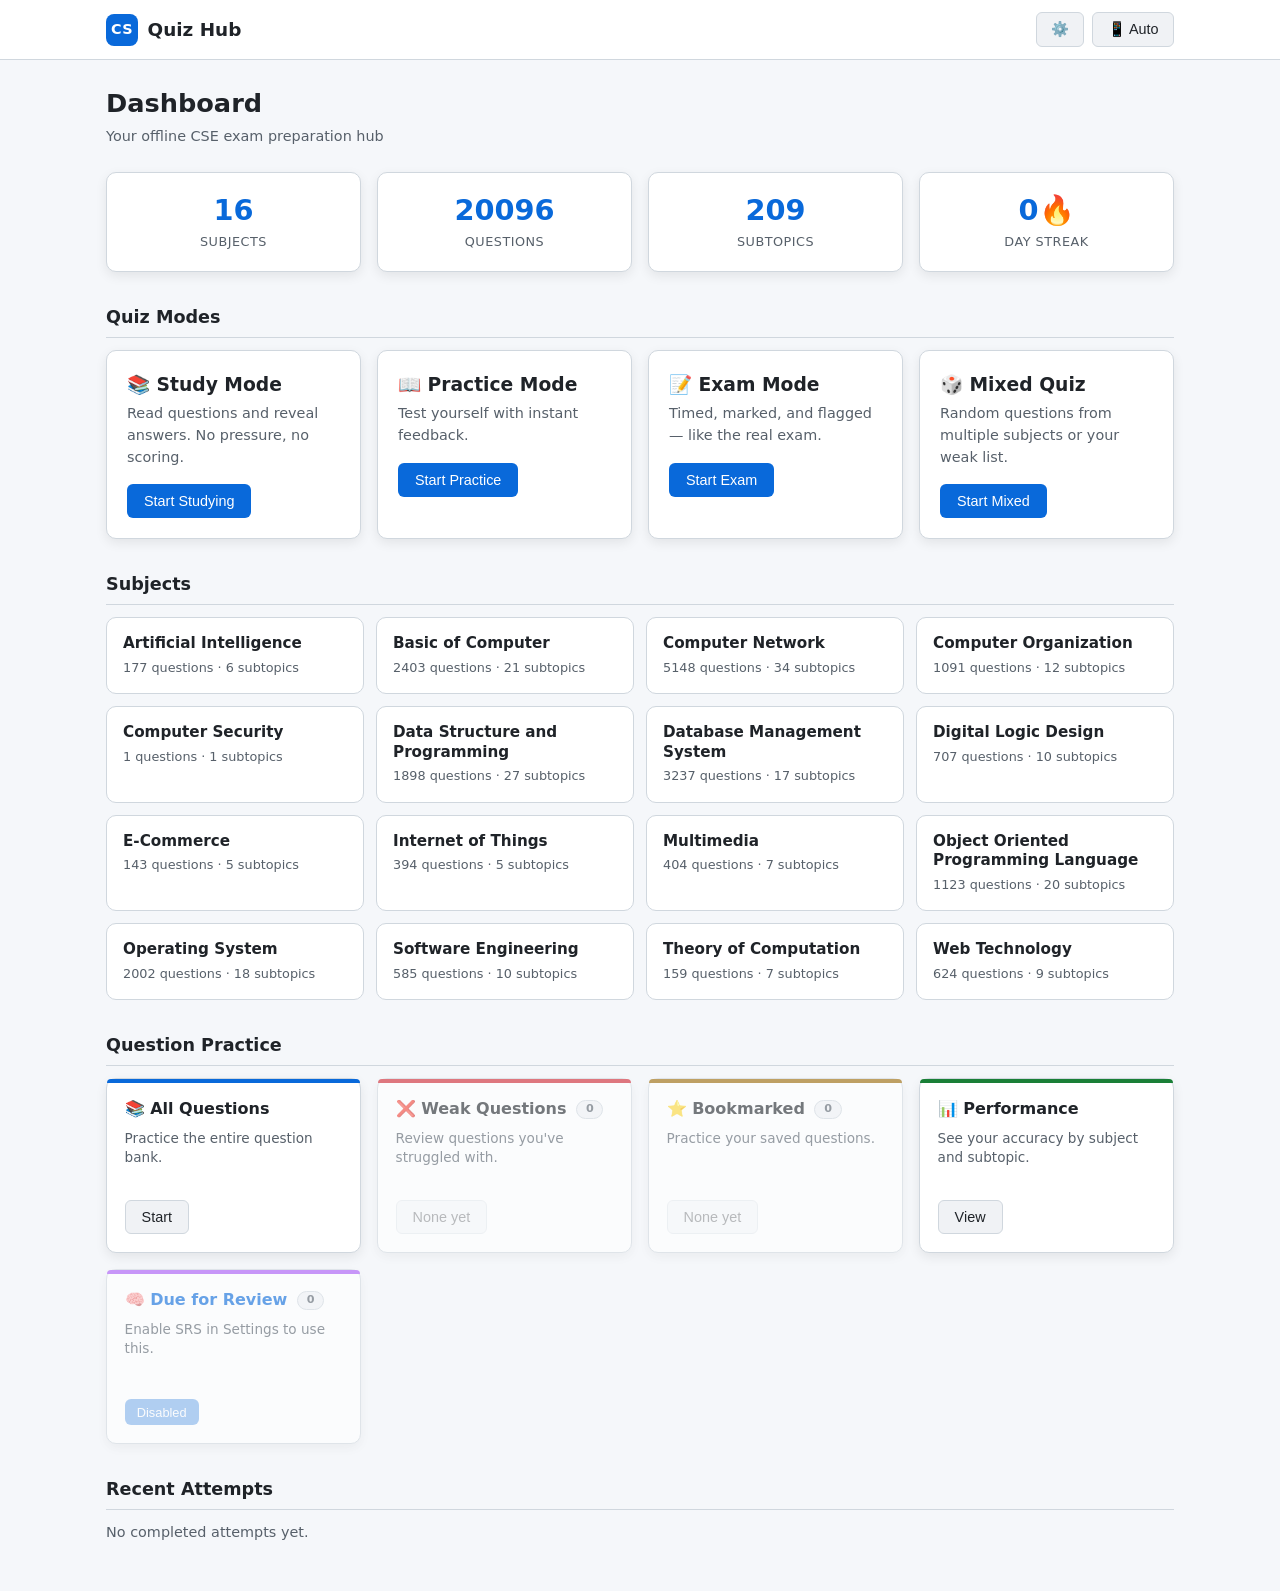
==== commit d4fa10fb: "SRS implement" ====
--- a/index.html
+++ b/index.html
@@ -65,16 +65,20 @@
        ========================================================== -->
   <!-- Core scripts (order matters) -->
   <script src="js/utils.js"></script>
+  <script src="js/modal.js"></script>
   <script src="js/keyboard.js"></script>
   <script src="js/storage.js"></script>
   <script src="js/settings.js"></script>
   <script src="js/ai.js"></script>
+  <script src="js/ai-browser.js"></script>
   <script src="js/question-manager.js"></script>
 
   <!-- User data (bookmarks, wrong questions, history) -->
   <script src="js/bookmarks.js"></script>
   <script src="js/history.js"></script>
   <script src="js/question-stats.js"></script>
+  <script src="js/srs.js"></script>
+  <script src="js/review.js"></script>
 
   
   <!-- Question banks — one file per subject. Order here does not matter; each file registers itself. -->
--- a/css/main.css
+++ b/css/main.css
@@ -262,18 +262,70 @@
 /* Practice cards */
 .practice-grid {
   display: grid;
-  grid-template-columns: repeat(auto-fit, minmax(200px, 1fr));
+  grid-template-columns: repeat(auto-fit, minmax(230px, 1fr));
   gap: 1rem;
+  margin-top: 0.5rem;
 }
 .practice-card {
   background: var(--surface);
   border: 1px solid var(--border);
   border-radius: var(--radius);
-  padding: 1.25rem;
+  padding: 1.25rem 1.1rem 1.1rem;
   box-shadow: var(--shadow);
-}
-.practice-card h3 { margin-bottom: 0.3rem; }
-.practice-card p { font-size: 0.9rem; color: var(--text-muted); margin-bottom: 1rem; }
+  display: flex;
+  flex-direction: column;
+  gap: 0.35rem;
+  min-height: 175px;
+  position: relative;
+  transition: border-color 0.15s, transform 0.12s, box-shadow 0.15s;
+}
+.practice-card::before {
+  content: '';
+  position: absolute;
+  top: 0;
+  left: 0;
+  right: 0;
+  height: 4px;
+  border-radius: var(--radius) var(--radius) 0 0;
+  background: var(--border);
+}
+.practice-card[data-card="all"]::before         { background: var(--accent); }
+.practice-card[data-card="weak"]::before        { background: var(--wrong); }
+.practice-card[data-card="bookmarks"]::before   { background: var(--flagged); }
+.practice-card[data-card="performance"]::before { background: var(--correct); }
+.practice-card[data-card="srs"]::before         { background: #a855f7; }
+
+.practice-card:hover:not(.disabled) {
+  border-color: var(--accent);
+  transform: translateY(-2px);
+  box-shadow: 0 6px 18px rgba(0, 0, 0, 0.14);
+}
+.practice-card h3 {
+  font-size: 1rem;
+  margin-bottom: 0.2rem;
+  line-height: 1.3;
+}
+.practice-card p {
+  font-size: 0.85rem;
+  color: var(--text-muted);
+  line-height: 1.45;
+  margin-bottom: 0.9rem;
+  flex: 1 1 auto;
+}
+.practice-card .btn {
+  align-self: flex-start;
+  margin-top: auto;
+}
+.practice-card .btn-link {
+  align-self: flex-start;
+  margin-top: 0.35rem;
+}
+.practice-card .count-pill {
+  background: var(--surface-2);
+  border-color: var(--border);
+  color: var(--text-muted);
+  font-size: 0.7rem;
+}
 
 /* Buttons */
 .btn {
@@ -304,12 +356,22 @@
 
 
 /* ---------- Responsive ---------- */
+@media (max-width: 900px) {
+  .practice-grid { grid-template-columns: repeat(auto-fit, minmax(220px, 1fr)); }
+}
 @media (max-width: 600px) {
   .header-inner { padding: 0.6rem 0.75rem; }
   .app-main { padding: 1rem 0.75rem 2rem; }
   .stats-grid { grid-template-columns: 1fr 1fr; }
   .stat-value { font-size: 1.5rem; }
   .subject-grid { grid-template-columns: 1fr; }
+  .practice-grid { grid-template-columns: 1fr; gap: 0.75rem; }
+  .practice-card {
+    min-height: 0;
+    padding: 1rem 0.95rem 0.95rem;
+  }
+  .practice-card h3 { font-size: 0.95rem; }
+  .practice-card p { font-size: 0.82rem; margin-bottom: 0.7rem; }
 }
 
 
@@ -757,9 +819,11 @@
   border-radius: 3px;
   border: 1px solid var(--border);
 }
-.nav-dot.nav-answered   { background: var(--accent);  border-color: var(--accent); }
-.nav-dot.nav-unanswered { background: var(--surface-2); }
-.nav-dot.nav-flagged    { background: var(--flagged); border-color: var(--flagged); }
+.nav-dot.nav-answered         { background: var(--correct);  border-color: var(--correct); }
+.nav-dot.nav-skipped          { background: var(--wrong);    border-color: var(--wrong); }
+.nav-dot.nav-unvisited        { background: var(--surface-2); border-color: var(--border); }
+.nav-dot.nav-flagged          { background: var(--flagged);  border-color: var(--flagged); }
+.nav-dot.nav-flagged-answered { background: #a855f7;         border-color: #a855f7; }
 
 .navigator-grid {
   display: grid;
@@ -785,15 +849,40 @@
   outline: 3px solid var(--accent);
   outline-offset: 1px;
 }
+
+/* Unvisited — neutral */
+.nav-btn.nav-unvisited {
+  background: var(--surface-2);
+  border-color: var(--border);
+  color: var(--text-muted);
+}
+
+/* Answered — green */
 .nav-btn.nav-answered {
-  background: var(--accent-tint);
-  border-color: var(--accent);
-  color: var(--accent);
-}
+  background: var(--correct-tint);
+  border-color: var(--correct);
+  color: var(--correct);
+}
+
+/* Skipped (visited, not answered) — red */
+.nav-btn.nav-skipped {
+  background: var(--wrong-tint);
+  border-color: var(--wrong);
+  color: var(--wrong);
+}
+
+/* Marked for review (not answered) — amber */
 .nav-btn.nav-flagged {
   background: var(--flagged-tint);
   border-color: var(--flagged);
   color: var(--flagged);
+}
+
+/* Marked + answered — purple */
+.nav-btn.nav-flagged-answered {
+  background: rgba(168, 85, 247, 0.16);
+  border-color: #a855f7;
+  color: #a855f7;
 }
 
 /* ---------- Score banner ---------- */
@@ -1094,24 +1183,16 @@
   margin-left: 0.25rem;
 }
 
-/* ---------- Card layout with clear button ---------- */
-.practice-card {
-  position: relative;
-  display: flex;
-  flex-direction: column;
-  gap: 0.35rem;
-}
-.practice-card p { margin-bottom: 0.6rem; }
-.practice-card .btn-secondary { align-self: flex-start; }
-.practice-card .btn-link {
-  align-self: flex-start;
-  margin-top: 0.4rem;
-}
+/* ---------- Practice card state ---------- */
 .practice-card.disabled {
   opacity: 0.6;
   cursor: not-allowed;
 }
-.practice-card.disabled:hover { border-color: var(--border); }
+.practice-card.disabled:hover {
+  border-color: var(--border);
+  transform: none;
+  box-shadow: var(--shadow);
+}
 
 /* Small button + link button */
 .btn-sm {
@@ -2212,3 +2293,559 @@
   .btn-ai { width: 100%; justify-content: center; }
 }
 
+
+
+/* ============================================================
+   SRS Settings
+   ============================================================ */
+#srs-due-pill {
+  background: var(--accent-tint);
+  color: var(--accent);
+  border-color: var(--accent);
+  font-size: 0.9rem;
+  padding: 0.3rem 0.9rem;
+  font-weight: 700;
+}
+
+
+
+/* ============================================================
+   SRS — Next review badge in Review Session feedback
+   ============================================================ */
+.srs-next {
+  display: inline-flex;
+  align-items: center;
+  gap: 0.4rem;
+  margin: 0.5rem 0;
+  padding: 0.4rem 0.85rem;
+  background: var(--accent-tint);
+  color: var(--accent);
+  border: 1px solid var(--accent);
+  border-radius: 999px;
+  font-size: 0.85rem;
+}
+.srs-next-label {
+  font-weight: 600;
+}
+.srs-next strong {
+  font-weight: 700;
+  color: var(--accent);
+}
+
+/* SRS dashboard card accent */
+#card-srs h3 { color: var(--accent); }
+#card-srs:not(.disabled) {
+  border-left: 4px solid var(--accent);
+}
+
+
+/* ============================================================
+   SRS tag on question screens
+   ============================================================ */
+.quiz-tag-srs {
+  background: var(--accent-tint);
+  color: var(--accent);
+  border-color: var(--accent);
+  font-weight: 600;
+}
+
+
+
+
+/* ============================================================
+   AI EXPLANATIONS BROWSER
+   ============================================================ */
+.aib-screen { max-width: 820px; margin: 0 auto; }
+
+.aib-search-wrap {
+  margin-bottom: 1.25rem;
+  display: flex;
+  flex-direction: column;
+  gap: 0.35rem;
+}
+.aib-search {
+  width: 100%;
+  background: var(--surface-2);
+  color: var(--text);
+  border: 1px solid var(--border);
+  border-radius: var(--radius-sm);
+  padding: 0.75rem 1rem;
+  font-size: 0.95rem;
+  font-family: inherit;
+}
+.aib-search:focus {
+  outline: none;
+  border-color: var(--accent);
+}
+.aib-search-meta {
+  font-size: 0.8rem;
+  color: var(--text-muted);
+  text-align: right;
+}
+
+.aib-list {
+  display: flex;
+  flex-direction: column;
+  gap: 0.5rem;
+  margin-bottom: 1.5rem;
+}
+.aib-row {
+  display: flex;
+  justify-content: space-between;
+  align-items: center;
+  gap: 1rem;
+  padding: 0.85rem 1rem;
+  background: var(--surface);
+  border: 1px solid var(--border);
+  border-radius: var(--radius);
+  box-shadow: var(--shadow);
+  transition: border-color 0.15s, transform 0.1s;
+}
+.aib-row:hover { border-color: var(--accent); transform: translateY(-1px); }
+.aib-row:focus-visible { outline: 2px solid var(--accent); outline-offset: 2px; }
+
+.aib-row-main { flex: 1; min-width: 0; }
+.aib-row-header {
+  display: flex;
+  flex-wrap: wrap;
+  gap: 0.4rem;
+  align-items: center;
+  margin-bottom: 0.35rem;
+}
+.aib-row-id {
+  font-family: ui-monospace, "Courier New", monospace;
+  font-size: 0.75rem;
+  background: var(--surface-2);
+  border: 1px dashed var(--border);
+  border-radius: 4px;
+  padding: 0.15rem 0.5rem;
+  color: var(--text-muted);
+}
+.aib-row-subject {
+  font-size: 0.8rem;
+  font-weight: 600;
+  color: var(--accent);
+}
+.aib-row-subtopic {
+  font-size: 0.75rem;
+  color: var(--text-muted);
+}
+.aib-row-subtopic::before { content: '· '; }
+.aib-row-preview {
+  font-size: 0.9rem;
+  line-height: 1.4;
+  color: var(--text);
+  overflow: hidden;
+  text-overflow: ellipsis;
+  display: -webkit-box;
+  -webkit-line-clamp: 2;
+  -webkit-box-orient: vertical;
+}
+.aib-row-side {
+  display: flex;
+  flex-direction: column;
+  align-items: flex-end;
+  gap: 0.3rem;
+  flex-shrink: 0;
+}
+.aib-row-date { font-size: 0.7rem; color: var(--text-muted); white-space: nowrap; }
+.aib-row-arrow { font-size: 1.1rem; color: var(--accent); }
+
+.aib-empty {
+  text-align: center;
+  padding: 3rem 1rem;
+  color: var(--text-muted);
+  font-size: 0.9rem;
+  background: var(--surface);
+  border: 1px dashed var(--border);
+  border-radius: var(--radius);
+}
+
+.aib-exact-card {
+  padding: 1rem 1.15rem;
+  background: var(--surface);
+  border: 1px solid var(--accent);
+  border-left-width: 4px;
+  border-radius: var(--radius);
+  margin-bottom: 1.25rem;
+  box-shadow: var(--shadow);
+}
+.aib-exact-label {
+  font-size: 0.8rem;
+  font-weight: 600;
+  color: var(--accent);
+  text-transform: uppercase;
+  letter-spacing: 0.4px;
+}
+.aib-exact-actions { margin-top: 0.75rem; }
+
+.aib-question-card {
+  background: var(--surface);
+  border: 1px solid var(--border);
+  border-radius: var(--radius);
+  padding: 1.25rem;
+  box-shadow: var(--shadow);
+  margin-bottom: 1rem;
+}
+.aib-question-missing {
+  border-left: 4px solid var(--wrong);
+}
+.aib-created {
+  padding: 0.5rem 1rem;
+  font-size: 0.75rem;
+  color: var(--text-muted);
+  background: var(--surface-2);
+  border-bottom: 1px solid var(--border);
+}
+
+@media (max-width: 500px) {
+  .aib-row { flex-direction: column; align-items: flex-start; }
+  .aib-row-side { flex-direction: row; align-items: center; width: 100%; justify-content: space-between; }
+}
+
+
+
+/* ============================================================
+   AI BROWSER — delete buttons
+   ============================================================ */
+.aib-row-actions {
+  display: flex;
+  align-items: center;
+  gap: 0.5rem;
+}
+
+.aib-delete-btn {
+  background: transparent;
+  border: 1px solid var(--border);
+  border-radius: var(--radius-sm);
+  color: var(--text-muted);
+  width: 32px;
+  height: 32px;
+  font-size: 0.95rem;
+  cursor: pointer;
+  display: inline-grid;
+  place-items: center;
+  font-family: inherit;
+  transition: color 0.15s, border-color 0.15s, background 0.15s;
+  padding: 0;
+  line-height: 1;
+}
+.aib-delete-btn:hover {
+  color: var(--wrong);
+  border-color: var(--wrong);
+  background: var(--wrong-tint);
+}
+.aib-delete-btn:active { transform: scale(0.94); }
+.aib-delete-btn:focus-visible {
+  outline: 2px solid var(--accent);
+  outline-offset: 2px;
+}
+
+@media (max-width: 500px) {
+  .aib-row-actions { width: 100%; justify-content: space-between; }
+  .aib-delete-btn { width: 36px; height: 36px; font-size: 1.05rem; }
+}
+
+
+
+
+/* ============================================================
+   SETTINGS — Question Search
+   ============================================================ */
+.qs-search-wrap {
+  width: 100%;
+  display: flex;
+  flex-direction: column;
+  gap: 0.4rem;
+}
+.qs-search {
+  width: 100%;
+  background: var(--surface-2);
+  color: var(--text);
+  border: 1px solid var(--border);
+  border-radius: var(--radius-sm);
+  padding: 0.7rem 1rem;
+  font-size: 0.95rem;
+  font-family: inherit;
+}
+.qs-search:focus {
+  outline: none;
+  border-color: var(--accent);
+}
+
+.qs-results {
+  display: flex;
+  flex-direction: column;
+  gap: 0.4rem;
+  max-height: 380px;
+  overflow-y: auto;
+  padding: 0.4rem;
+  background: var(--surface-2);
+  border: 1px solid var(--border);
+  border-radius: var(--radius-sm);
+}
+
+.qs-empty {
+  padding: 1rem;
+  text-align: center;
+  color: var(--text-muted);
+  font-size: 0.85rem;
+}
+
+.qs-row {
+  display: flex;
+  justify-content: space-between;
+  align-items: center;
+  gap: 0.75rem;
+  padding: 0.6rem 0.75rem;
+  background: var(--surface);
+  border: 1px solid var(--border);
+  border-radius: var(--radius-sm);
+  cursor: pointer;
+  transition: border-color 0.15s, background 0.15s;
+}
+.qs-row:hover { border-color: var(--accent); background: var(--surface); }
+.qs-row:focus-visible { outline: 2px solid var(--accent); outline-offset: 2px; }
+
+.qs-row-main { flex: 1; min-width: 0; }
+.qs-row-header {
+  display: flex;
+  flex-wrap: wrap;
+  gap: 0.4rem;
+  align-items: center;
+  margin-bottom: 0.25rem;
+}
+.qs-row-preview {
+  font-size: 0.85rem;
+  line-height: 1.35;
+  color: var(--text);
+  overflow: hidden;
+  text-overflow: ellipsis;
+  display: -webkit-box;
+  -webkit-line-clamp: 2;
+  -webkit-box-orient: vertical;
+}
+
+.qs-row-side { flex-shrink: 0; }
+.qs-cache-badge {
+  font-size: 0.7rem;
+  padding: 0.2rem 0.55rem;
+  border-radius: 999px;
+  font-weight: 600;
+  white-space: nowrap;
+}
+.qs-cache-yes {
+  background: var(--accent-tint);
+  color: var(--accent);
+}
+.qs-cache-no {
+  background: var(--surface-2);
+  color: var(--text-muted);
+  border: 1px solid var(--border);
+}
+
+@media (max-width: 500px) {
+  .qs-row { flex-direction: column; align-items: flex-start; gap: 0.4rem; }
+  .qs-row-side { width: 100%; }
+}
+
+
+
+/* ============================================================
+   MODAL SYSTEM
+   ============================================================ */
+.modal-overlay {
+  position: fixed;
+  inset: 0;
+  background: rgba(0, 0, 0, 0.55);
+  backdrop-filter: blur(3px);
+  -webkit-backdrop-filter: blur(3px);
+  display: grid;
+  place-items: center;
+  z-index: 100;
+  padding: 1rem;
+  animation: modalFadeIn 0.15s ease;
+}
+@keyframes modalFadeIn {
+  from { opacity: 0; }
+  to   { opacity: 1; }
+}
+
+.modal-card {
+  background: var(--surface);
+  color: var(--text);
+  border: 1px solid var(--border);
+  border-radius: var(--radius);
+  box-shadow: 0 10px 40px rgba(0, 0, 0, 0.5);
+  max-width: 480px;
+  width: 100%;
+  max-height: 90vh;
+  display: flex;
+  flex-direction: column;
+  overflow: hidden;
+  animation: modalSlideIn 0.2s ease;
+}
+@keyframes modalSlideIn {
+  from { transform: translateY(12px); opacity: 0; }
+  to   { transform: translateY(0); opacity: 1; }
+}
+.modal-danger { border-top: 4px solid var(--wrong); }
+
+.modal-header {
+  display: flex;
+  align-items: center;
+  justify-content: space-between;
+  gap: 0.5rem;
+  padding: 0.9rem 1.1rem;
+  border-bottom: 1px solid var(--border);
+  flex-shrink: 0;
+}
+.modal-title {
+  font-size: 1.05rem;
+  font-weight: 700;
+  margin: 0;
+  line-height: 1.3;
+}
+.modal-close {
+  background: none;
+  border: none;
+  color: var(--text-muted);
+  font-size: 1.5rem;
+  cursor: pointer;
+  line-height: 1;
+  padding: 0;
+  width: 30px;
+  height: 30px;
+  border-radius: var(--radius-sm);
+  font-family: inherit;
+  flex-shrink: 0;
+}
+.modal-close:hover { background: var(--surface-2); color: var(--text); }
+
+.modal-body {
+  padding: 1.1rem;
+  font-size: 0.92rem;
+  line-height: 1.55;
+  overflow-y: auto;
+  flex: 1 1 auto;
+}
+.modal-body p { margin: 0; }
+.modal-body ul { list-style: disc; }
+.modal-body li { margin: 0.15rem 0; }
+
+.modal-typed { margin-top: 1rem; }
+.modal-typed-label {
+  display: block;
+  font-size: 0.85rem;
+  color: var(--text-muted);
+  margin-bottom: 0.4rem;
+}
+.modal-typed-label code {
+  background: var(--surface-2);
+  border: 1px solid var(--border);
+  border-radius: 4px;
+  padding: 0.1rem 0.4rem;
+  font-family: ui-monospace, "Courier New", monospace;
+  font-weight: 700;
+  color: var(--wrong);
+  letter-spacing: 1px;
+}
+.modal-typed-input {
+  width: 100%;
+  background: var(--surface-2);
+  color: var(--text);
+  border: 1px solid var(--border);
+  border-radius: var(--radius-sm);
+  padding: 0.65rem 0.85rem;
+  font-family: ui-monospace, "Courier New", monospace;
+  font-size: 0.95rem;
+  letter-spacing: 2px;
+  text-transform: uppercase;
+}
+.modal-typed-input:focus {
+  outline: none;
+  border-color: var(--wrong);
+}
+
+.modal-footer {
+  display: flex;
+  justify-content: flex-end;
+  gap: 0.6rem;
+  padding: 0.9rem 1.1rem;
+  background: var(--surface-2);
+  border-top: 1px solid var(--border);
+  flex-shrink: 0;
+}
+.modal-footer .btn:disabled {
+  opacity: 0.45;
+  cursor: not-allowed;
+}
+
+@media (max-width: 500px) {
+  .modal-footer { flex-direction: column-reverse; }
+  .modal-footer .btn { width: 100%; }
+}
+
+
+/* ============================================================
+   SUBMIT EXAM — stat grid inside Modal
+   ============================================================ */
+.submit-stats {
+  display: grid;
+  grid-template-columns: repeat(4, 1fr);
+  gap: 0.5rem;
+  margin-top: 0.5rem;
+}
+
+.submit-stat {
+  display: flex;
+  flex-direction: column;
+  align-items: center;
+  gap: 0.15rem;
+  padding: 0.75rem 0.35rem;
+  background: var(--surface-2);
+  border: 1px solid var(--border);
+  border-radius: var(--radius-sm);
+  text-align: center;
+}
+
+.submit-stat-value {
+  font-size: 1.4rem;
+  font-weight: 800;
+  color: var(--text);
+  line-height: 1;
+}
+
+.submit-stat-label {
+  font-size: 0.65rem;
+  text-transform: uppercase;
+  letter-spacing: 0.5px;
+  color: var(--text-muted);
+  margin-top: 0.3rem;
+}
+
+.submit-stat-attempted {
+  border-color: var(--accent);
+  background: var(--accent-tint);
+}
+.submit-stat-attempted .submit-stat-value { color: var(--accent); }
+
+.submit-stat-warn {
+  border-color: var(--flagged);
+  background: var(--flagged-tint);
+}
+.submit-stat-warn .submit-stat-value { color: var(--flagged); }
+
+.submit-stat-flag {
+  border-color: var(--flagged);
+  background: var(--flagged-tint);
+}
+.submit-stat-flag .submit-stat-value { color: var(--flagged); }
+
+@media (max-width: 500px) {
+  .submit-stats { grid-template-columns: repeat(2, 1fr); }
+  .submit-stat { padding: 0.65rem 0.35rem; }
+  .submit-stat-value { font-size: 1.25rem; }
+}
+
+
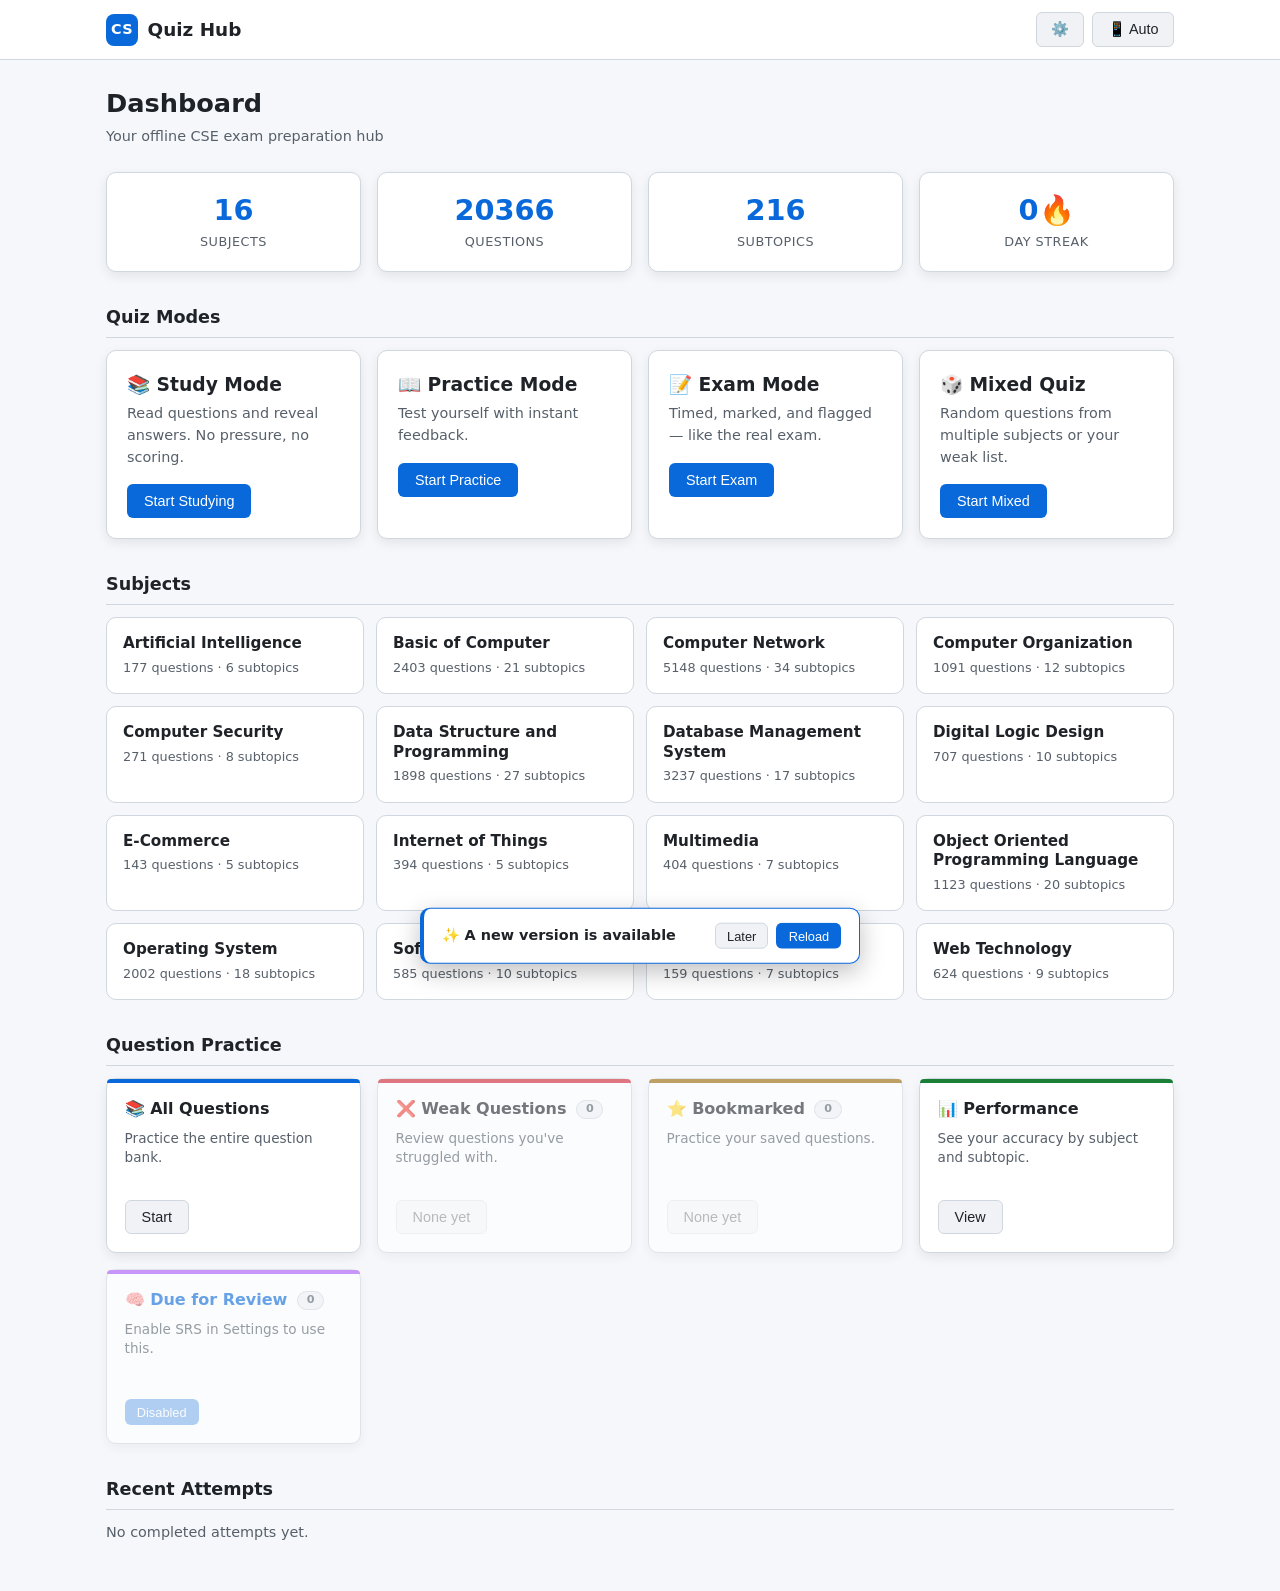
==== commit a3df716d: "New Version Available" ====
--- a/index.html
+++ b/index.html
@@ -110,8 +110,17 @@
   <script src="js/practice.js"></script>
   <script src="js/exam.js"></script>
 
+  <!-- Update Toast -->
+  <div id="update-toast" class="update-toast">
+    <div class="update-toast-text">✨ A new version is available</div>
+    <div class="update-toast-actions">
+      <button id="update-dismiss-btn" class="btn btn-secondary btn-sm" type="button">Later</button>
+      <button id="update-reload-btn" class="btn btn-primary btn-sm" type="button">Reload</button>
+    </div>
+  </div>
+
   <!-- App bootstrap (must be last) -->
   <script src="js/app.js"></script>
-
+  
 </body>
 </html>
--- a/css/main.css
+++ b/css/main.css
@@ -495,6 +495,8 @@
   padding: 1.5rem;
   box-shadow: var(--shadow);
   margin-bottom: 1rem;
+  /* Allow vertical scrolling; horizontal gestures are handled by JS swipe */
+  touch-action: pan-y;
 }
 
 .question-text {
@@ -2849,3 +2851,60 @@
 }
 
 
+
+/* ============================================================
+   PWA UPDATE TOAST
+   ============================================================ */
+.update-toast {
+  position: fixed;
+  bottom: 1.25rem;
+  left: 50%;
+  transform: translateX(-50%) translateY(150%);
+  background: var(--surface);
+  border: 1px solid var(--accent);
+  border-left-width: 4px;
+  border-radius: var(--radius);
+  box-shadow: 0 8px 24px rgba(0, 0, 0, 0.25);
+  padding: 0.85rem 1.1rem;
+  display: flex;
+  align-items: center;
+  justify-content: space-between;
+  gap: 1rem;
+  z-index: 9999;
+  transition: transform 0.35s cubic-bezier(0.175, 0.885, 0.32, 1.275);
+  width: calc(100% - 2rem);
+  max-width: 440px;
+}
+
+.update-toast.visible {
+  transform: translateX(-50%) translateY(0);
+}
+
+.update-toast-text {
+  font-weight: 600;
+  font-size: 0.9rem;
+  color: var(--text);
+}
+
+.update-toast-actions {
+  display: flex;
+  gap: 0.5rem;
+  flex-shrink: 0;
+}
+
+/* Mobile stacking */
+@media (max-width: 450px) {
+  .update-toast {
+    flex-direction: column;
+    align-items: stretch;
+    gap: 0.75rem;
+    text-align: center;
+    bottom: 1rem;
+  }
+  .update-toast-actions {
+    justify-content: center;
+  }
+  .update-toast-actions .btn {
+    flex: 1;
+  }
+}
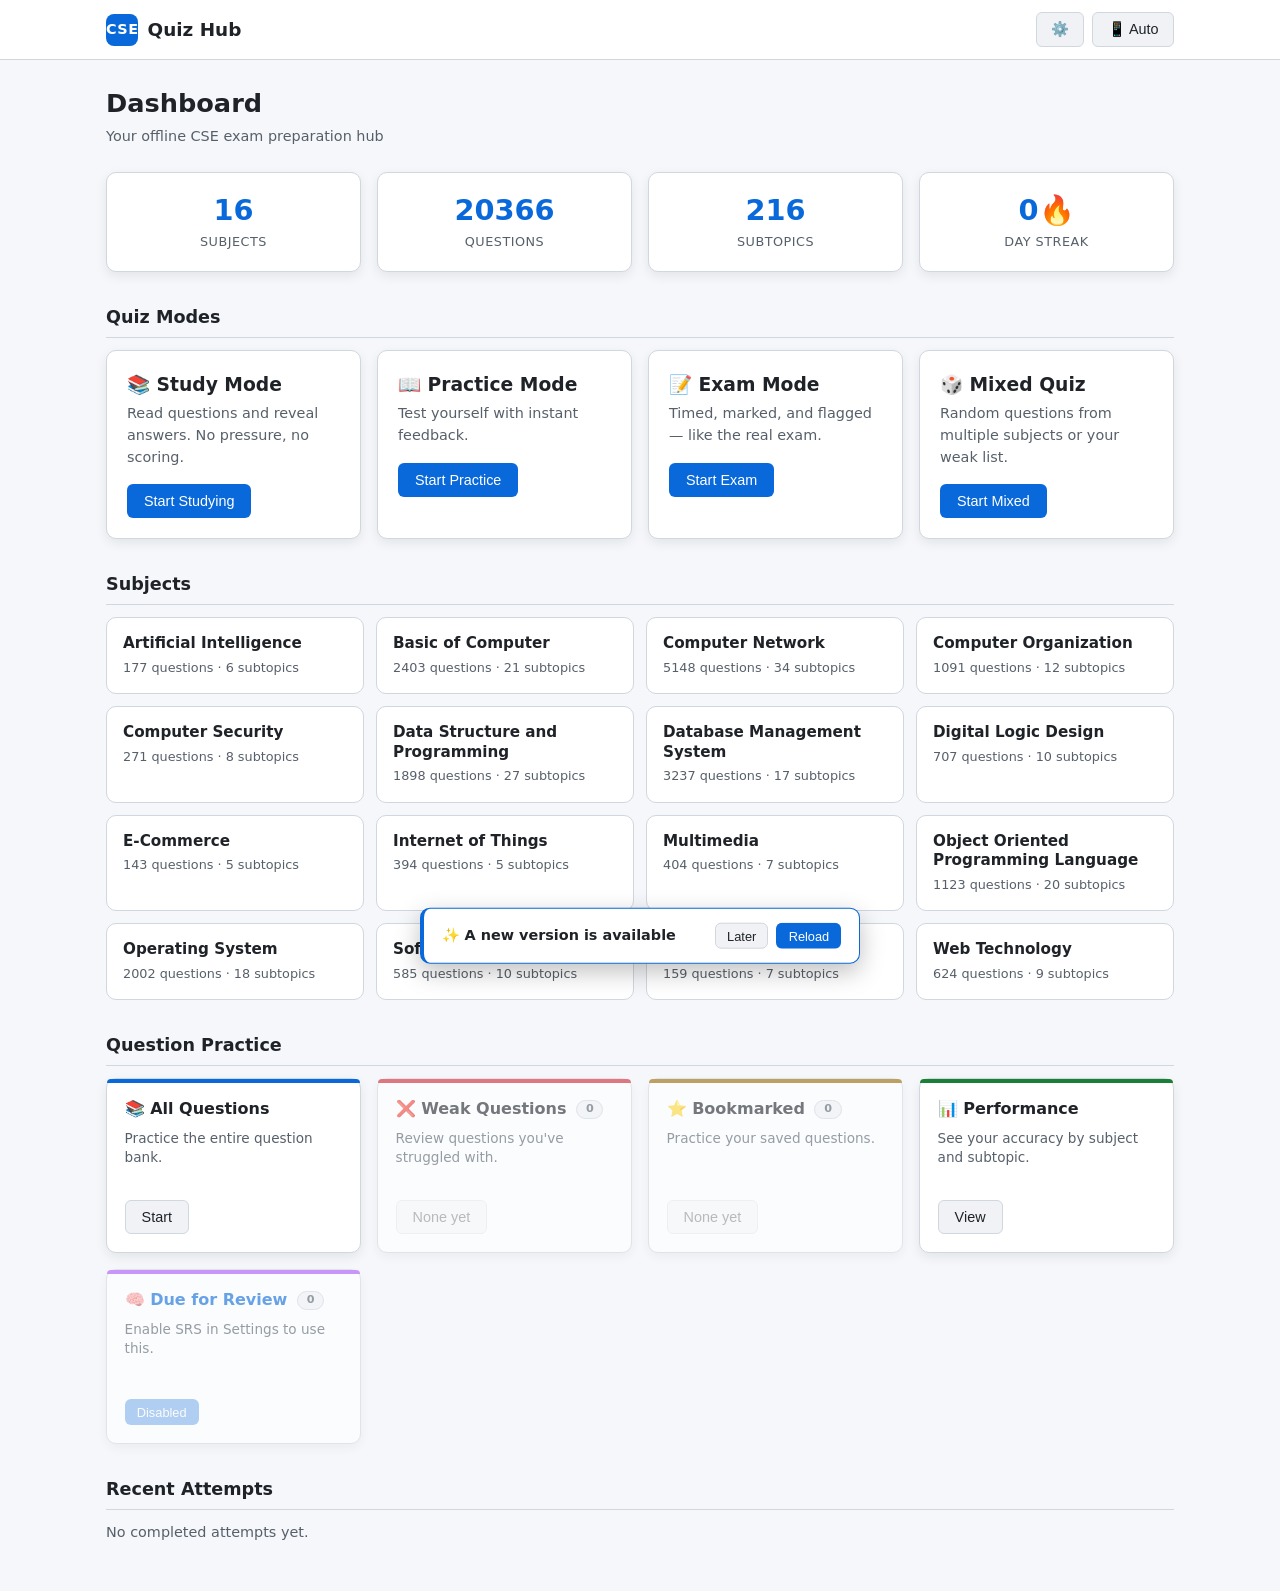
==== commit 00ca1782: "Update index.html" ====
--- a/index.html
+++ b/index.html
@@ -40,7 +40,7 @@
   <header class="app-header">
     <div class="header-inner">
       <div class="brand">
-        <span class="brand-mark">CS</span>
+        <span class="brand-mark">CSE</span>
         <span class="brand-text">Quiz Hub</span>
       </div>
       <div class="header-actions">
@@ -123,4 +123,4 @@
   <script src="js/app.js"></script>
   
 </body>
-</html>+</html>
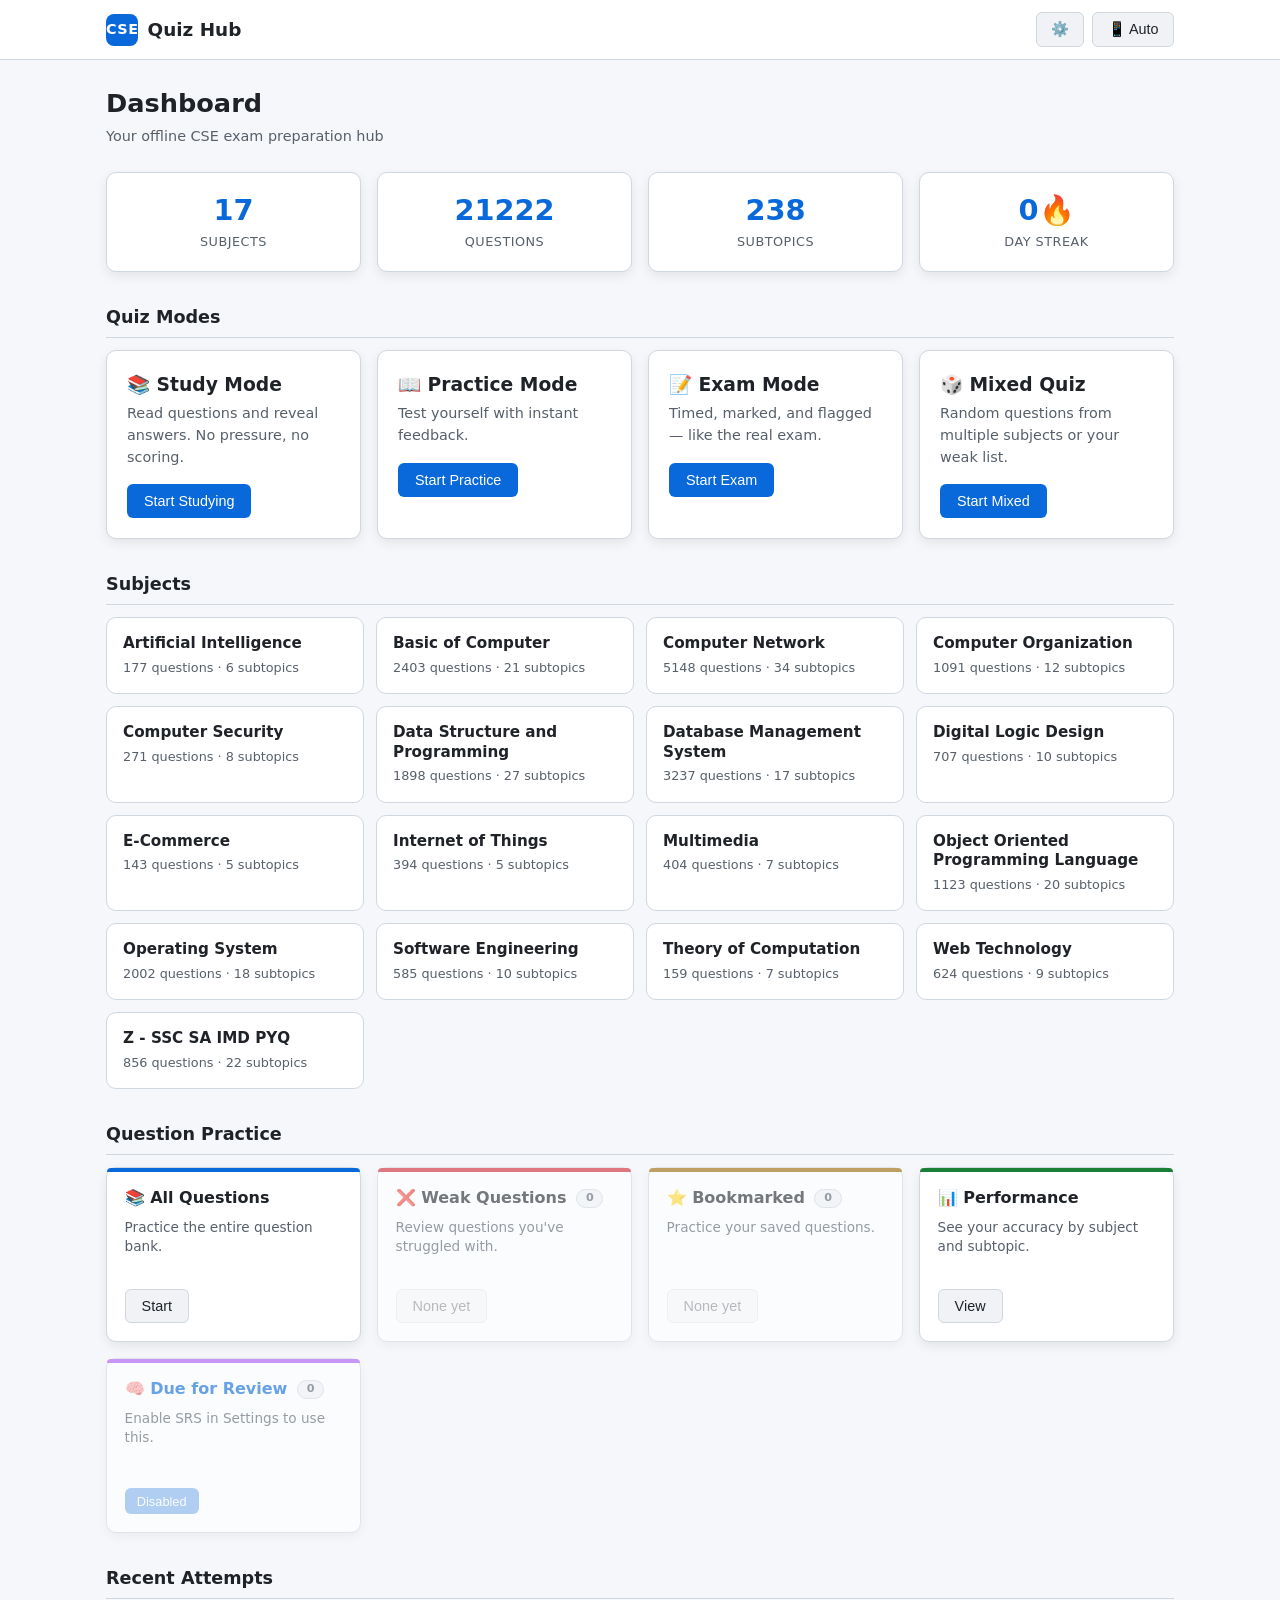
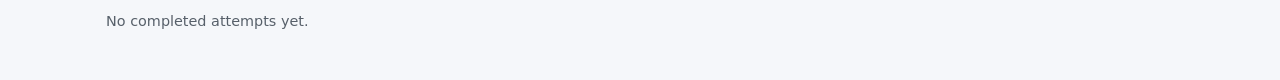
==== commit 1446f12d: "SSC IMD SA PYQ" ====
--- a/index.html
+++ b/index.html
@@ -98,6 +98,7 @@
   <script src="questions/theory-of-computation.js"></script>
   <script src="questions/oop.js"></script>
   <script src="questions/computer-security.js"></script>
+  <script src="questions/ssc_imd_sa.js"></script>
 
 
 
@@ -110,14 +111,7 @@
   <script src="js/practice.js"></script>
   <script src="js/exam.js"></script>
 
-  <!-- Update Toast -->
-  <div id="update-toast" class="update-toast">
-    <div class="update-toast-text">✨ A new version is available</div>
-    <div class="update-toast-actions">
-      <button id="update-dismiss-btn" class="btn btn-secondary btn-sm" type="button">Later</button>
-      <button id="update-reload-btn" class="btn btn-primary btn-sm" type="button">Reload</button>
-    </div>
-  </div>
+
 
   <!-- App bootstrap (must be last) -->
   <script src="js/app.js"></script>
--- a/css/main.css
+++ b/css/main.css
@@ -2852,59 +2852,3 @@
 
 
 
-/* ============================================================
-   PWA UPDATE TOAST
-   ============================================================ */
-.update-toast {
-  position: fixed;
-  bottom: 1.25rem;
-  left: 50%;
-  transform: translateX(-50%) translateY(150%);
-  background: var(--surface);
-  border: 1px solid var(--accent);
-  border-left-width: 4px;
-  border-radius: var(--radius);
-  box-shadow: 0 8px 24px rgba(0, 0, 0, 0.25);
-  padding: 0.85rem 1.1rem;
-  display: flex;
-  align-items: center;
-  justify-content: space-between;
-  gap: 1rem;
-  z-index: 9999;
-  transition: transform 0.35s cubic-bezier(0.175, 0.885, 0.32, 1.275);
-  width: calc(100% - 2rem);
-  max-width: 440px;
-}
-
-.update-toast.visible {
-  transform: translateX(-50%) translateY(0);
-}
-
-.update-toast-text {
-  font-weight: 600;
-  font-size: 0.9rem;
-  color: var(--text);
-}
-
-.update-toast-actions {
-  display: flex;
-  gap: 0.5rem;
-  flex-shrink: 0;
-}
-
-/* Mobile stacking */
-@media (max-width: 450px) {
-  .update-toast {
-    flex-direction: column;
-    align-items: stretch;
-    gap: 0.75rem;
-    text-align: center;
-    bottom: 1rem;
-  }
-  .update-toast-actions {
-    justify-content: center;
-  }
-  .update-toast-actions .btn {
-    flex: 1;
-  }
-}
